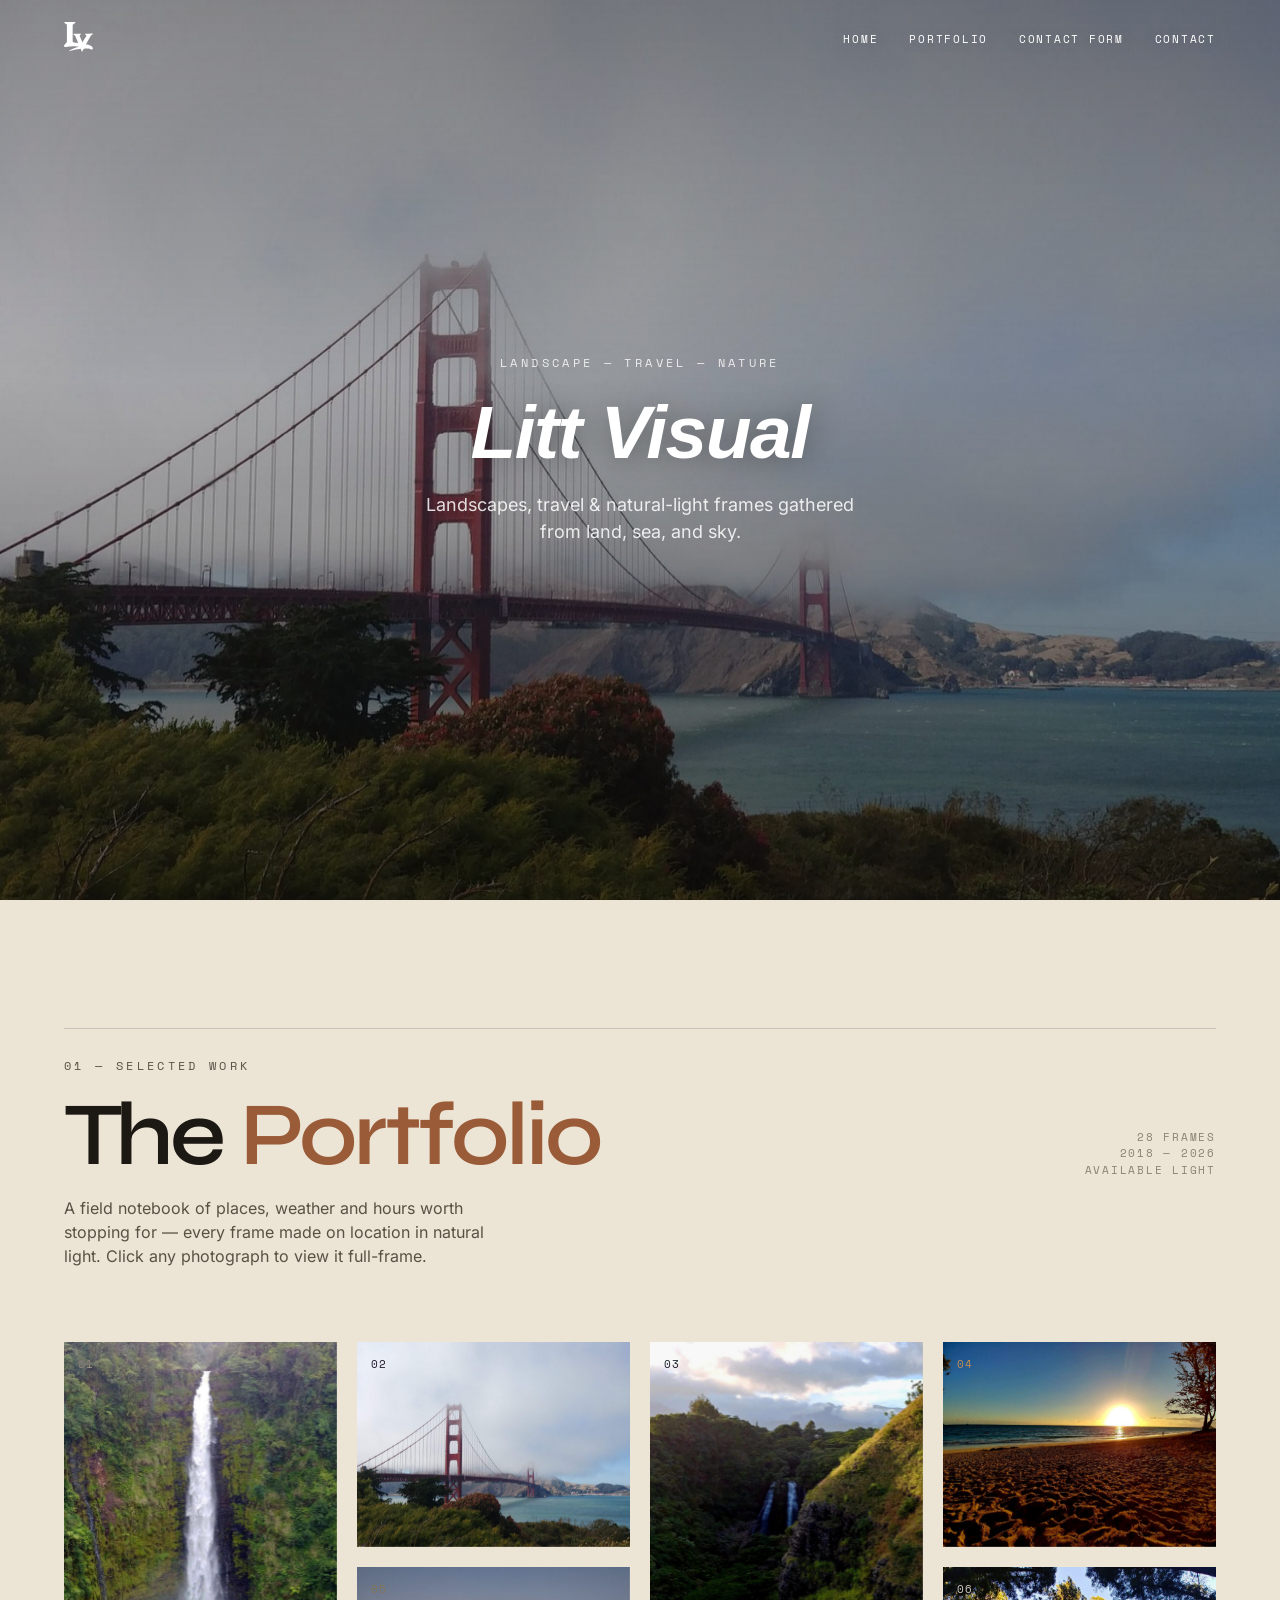
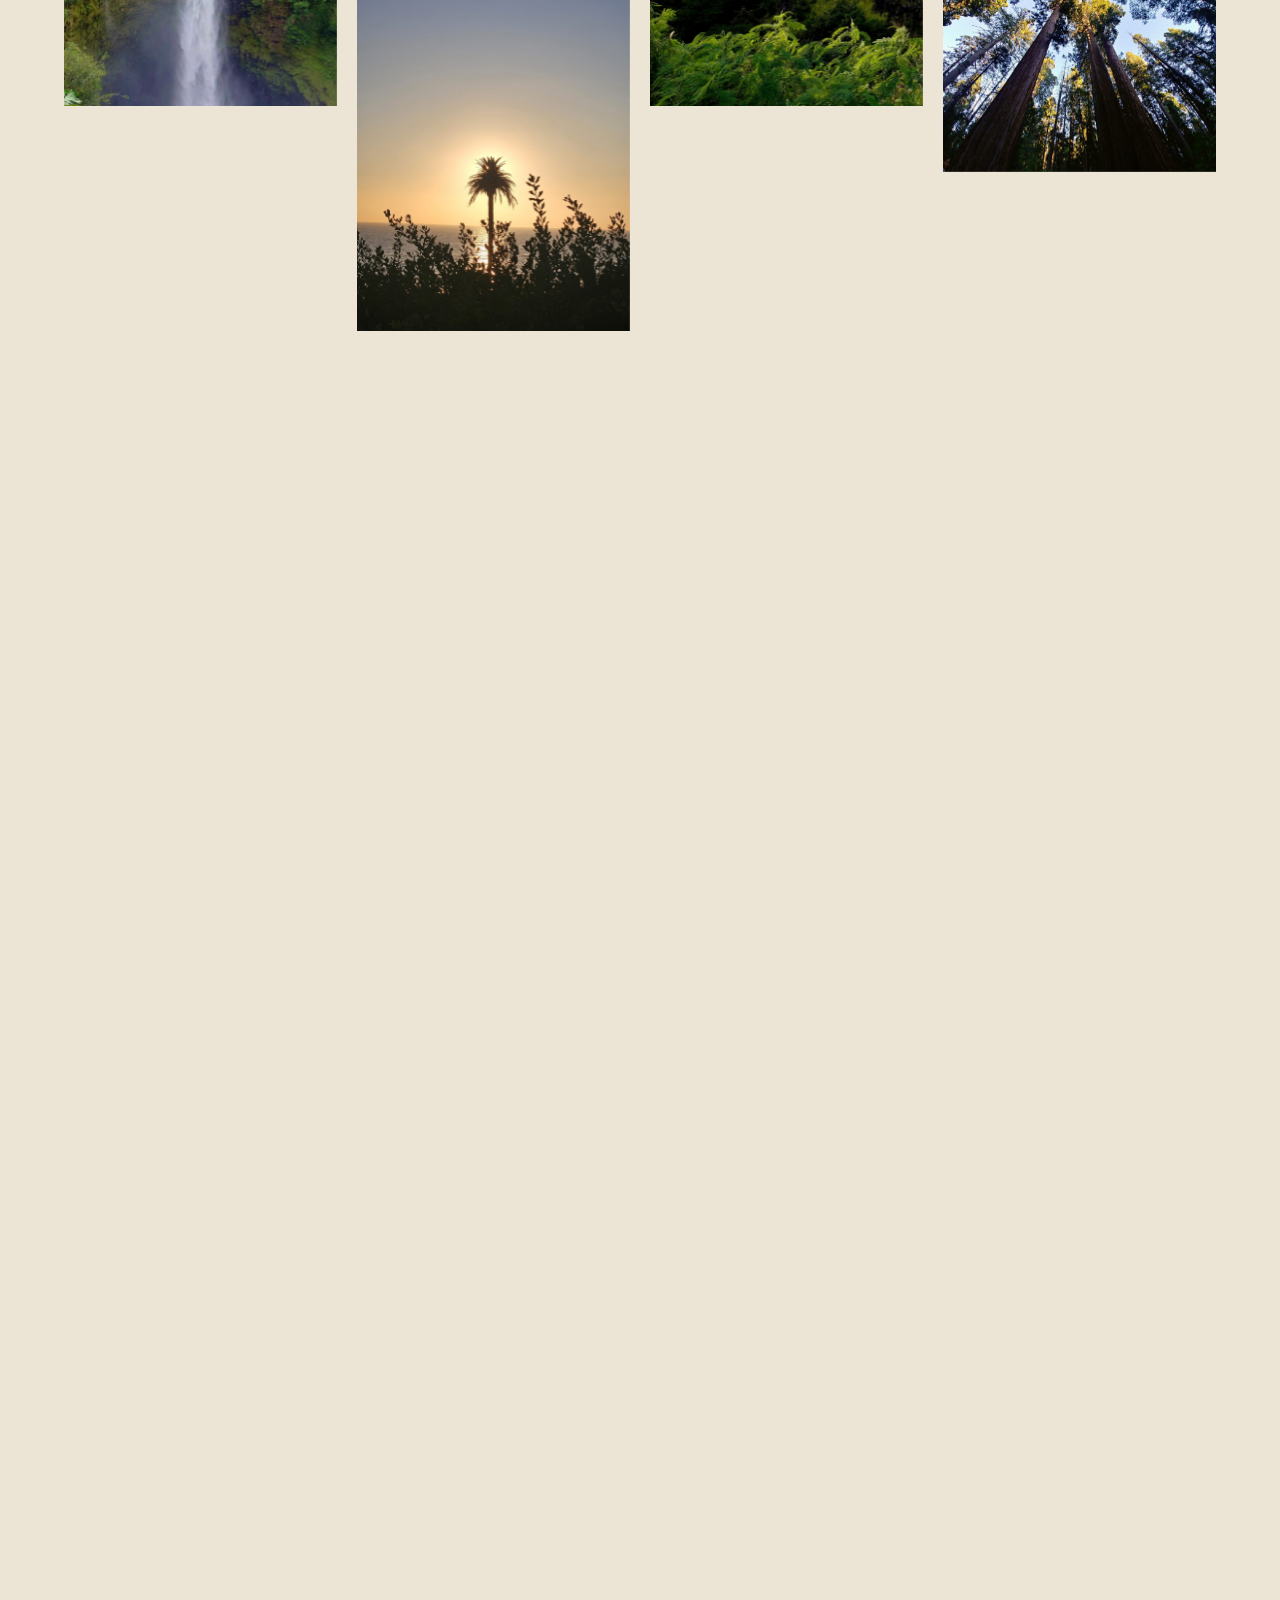
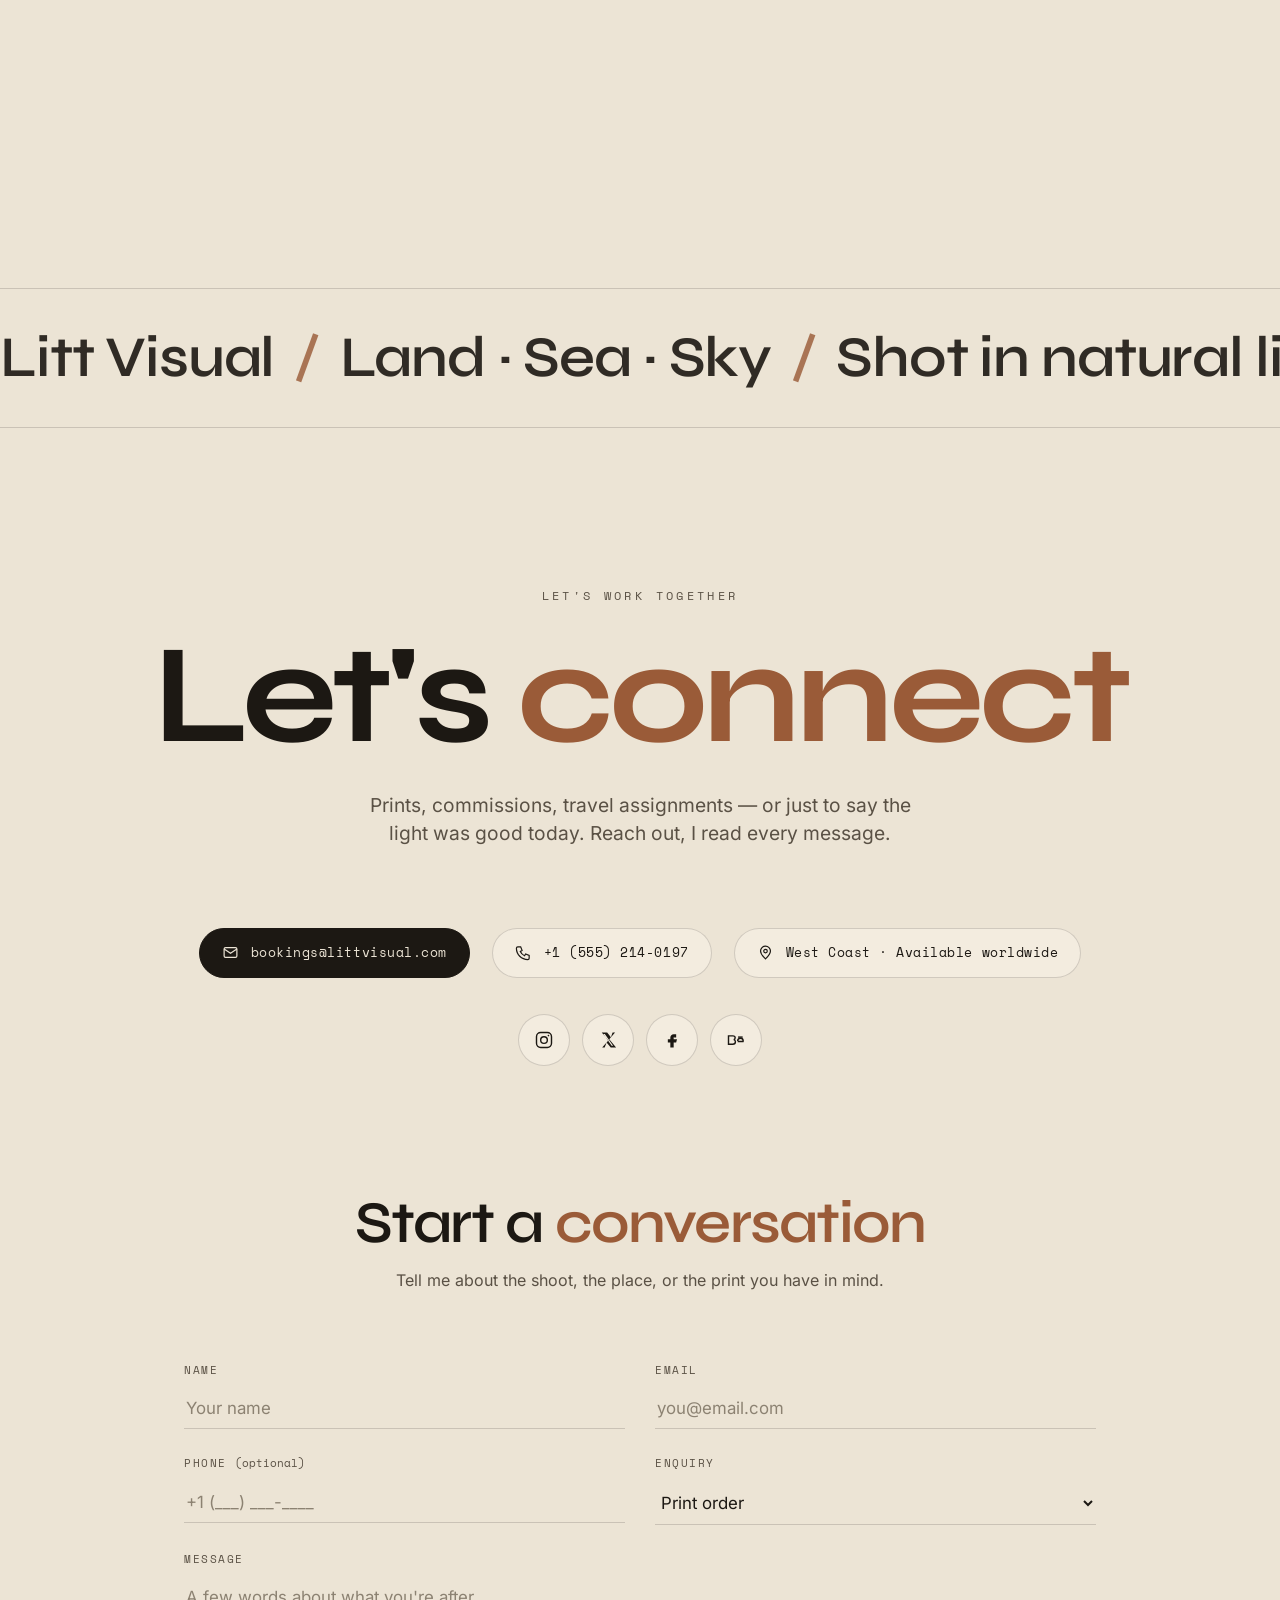
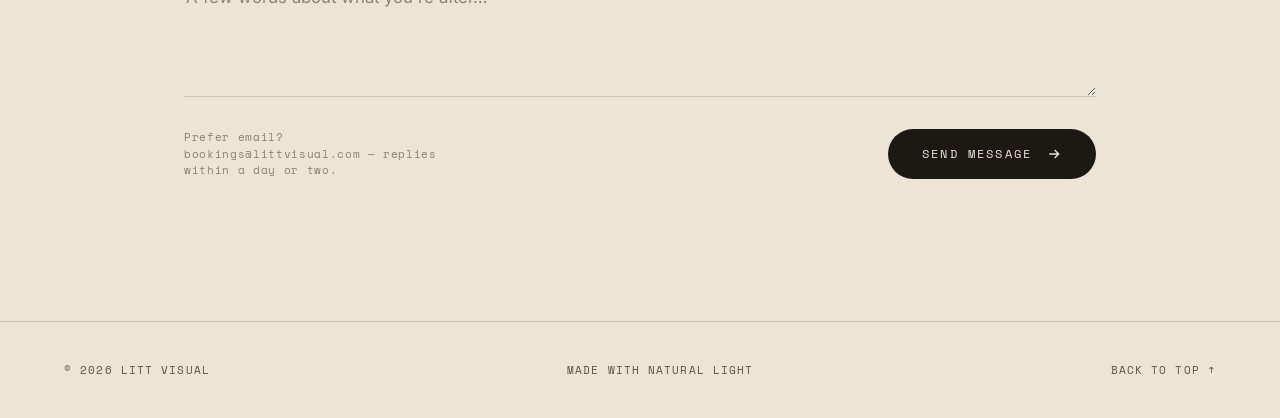
==== index.html @ acb5c7e0 "Litt Visual — photography site" ====
<!doctype html>
<html lang="en">
<head>
<meta charset="utf-8">
<meta name="viewport" content="width=device-width, initial-scale=1">
<title>Litt Visual — Landscape, Travel &amp; Nature</title>
<meta name="description" content="Litt Visual — landscape, travel and natural-light photography from land, sea and sky.">
<link rel="icon" type="image/svg+xml" href="assets/favicon-dark.svg" media="(prefers-color-scheme: dark)">
<link rel="icon" type="image/svg+xml" href="assets/favicon-light.svg" media="(prefers-color-scheme: light)">
<link rel="icon" type="image/svg+xml" href="assets/favicon.svg">
<link rel="stylesheet" href="css/fonts.css">
<link rel="stylesheet" href="css/style.css">
</head>
<body id="top">

<div class="cursor" aria-hidden="true"></div>

<nav>
  <a class="logo" href="#top" aria-label="Litt Visual — home"><svg class="logo-mark" viewBox="0 0 1200 1246" role="img" aria-hidden="true"><path d="M 19.132 4.750 C 17.103 9.111, 16.945 10.765, 17.211 24.927 L 17.500 40.353 67.500 72.639 C 95 90.396, 118.294 105.899, 119.264 107.090 C 120.943 109.152, 121.013 126.018, 120.726 457.378 L 120.425 805.500 118.231 815.439 C 113.836 835.348, 107.854 849.427, 99.954 858.455 C 97.306 861.481, 76.096 884.707, 52.820 910.068 C 8.199 958.686, 3.975 963.837, 1.366 972.814 C -1.908 984.077, 1.197 1007.274, 7.895 1021.589 C 14.905 1036.570, 22.245 1039.513, 52.500 1039.471 C 76.825 1039.438, 84.793 1038.392, 132.500 1028.968 C 272.863 1001.242, 389.819 997.950, 536.845 1017.588 C 551.335 1019.523, 582.082 1023.517, 605.172 1026.463 C 628.261 1029.409, 647.419 1032.085, 647.743 1032.410 C 648.068 1032.734, 645.671 1033.004, 642.417 1033.010 C 613.948 1033.056, 552.382 1044.913, 504 1059.668 C 438.055 1079.778, 369.403 1111.325, 246 1178.223 C 209.995 1197.742, 206.078 1201.078, 212.099 1207.099 C 217.466 1212.466, 228.368 1209.688, 323 1178.837 C 433.889 1142.685, 541.221 1122.567, 652.886 1117.002 C 675.649 1115.867, 694.366 1115.065, 694.480 1115.220 C 694.594 1115.374, 706.321 1144.638, 720.539 1180.250 C 734.757 1215.862, 746.640 1244.989, 746.945 1244.976 C 747.250 1244.963, 764.096 1215.274, 784.381 1179.002 C 804.666 1142.729, 821.991 1112.835, 822.881 1112.570 C 825.719 1111.726, 842.099 1109.129, 854.500 1107.558 C 922.122 1098.992, 1035.892 1108.375, 1102.500 1128.010 C 1141.826 1139.603, 1145.199 1140.331, 1160 1140.420 C 1172.978 1140.497, 1173.680 1140.394, 1178.151 1137.766 C 1195.848 1127.363, 1204.500 1099.315, 1196.949 1076.830 C 1191.111 1059.443, 1167.086 1029.718, 1143.500 1010.701 C 1099.118 974.916, 1044.751 954.699, 948 938.002 C 931.775 935.202, 916.817 932.593, 914.759 932.205 L 911.018 931.500 1012.259 752.363 L 1113.500 573.226 1136.560 553.317 C 1149.978 541.733, 1167.226 528.033, 1177.810 520.552 L 1196 507.695 1195.985 499.098 C 1195.968 489.089, 1194.815 486.147, 1189.992 483.802 C 1186.727 482.214, 1176.877 482.167, 1038.500 483.081 C 944.993 483.699, 888.586 484.439, 885.301 485.090 C 877.860 486.565, 873.999 491.075, 874.004 498.285 C 874.010 506.418, 875.642 508.091, 899.459 524.374 C 922.457 540.096, 925.730 543.223, 929.208 552.797 C 933.013 563.269, 930.664 575.072, 921.605 591.003 C 907.904 615.100, 764.414 847.585, 763.841 846.615 C 763.479 846.002, 737.716 784.191, 706.591 709.257 C 644.919 560.782, 647.745 568.567, 652.064 559.046 C 655.634 551.177, 676.429 531.175, 691.750 520.873 L 705 511.965 705 505.933 C 705 499.374, 703.304 495.027, 699.783 492.561 C 696.153 490.018, 405.068 490.203, 400.071 492.752 C 394.897 495.390, 392.694 499.077, 392.199 505.931 C 391.467 516.051, 393.693 519.214, 410.370 531.745 C 436.020 551.017, 463.432 572.729, 467.773 577.211 C 471.814 581.383, 475.235 589.594, 530.523 727.811 C 562.685 808.214, 589 874.370, 589 874.825 C 589 875.735, 552.191 871.720, 517 866.972 C 459.324 859.190, 410.684 849.302, 389.065 840.965 C 374.260 835.255, 363.523 824.450, 361.018 812.740 C 360.200 808.912, 359.979 713.485, 360.199 458.655 L 360.500 109.810 414.234 75.155 L 467.967 40.500 467.984 24.210 C 467.998 9.819, 467.764 7.459, 465.980 3.960 L 463.959 0 242.651 0 L 21.342 0 19.132 4.750" fill="currentColor"/></svg></a>
  <ul class="nav-links">
    <li><a href="#top">Home</a></li>
    <li><a href="#portfolio">Portfolio</a></li>
    <li><a href="#contact-form">Contact&nbsp;<span class="long">Form</span></a></li>
    <li><a href="#connect">Contact</a></li>
  </ul>
  <button class="nav-toggle" aria-label="Open menu" aria-expanded="false"><span></span><span></span></button>
</nav>

<!-- ============ HERO : slow cross-fade slideshow ============ -->
<header class="hero">
  <div class="slideshow" id="slideshow" aria-hidden="true">
    <div class="slide"></div>
    <div class="slide"></div>
  </div>
  <div class="hero-scrim"></div>
  <div class="hero-overlay">
    <p class="kicker">Landscape — Travel — Nature</p>
    <h1 class="hero-title">Litt Visual</h1>
    <p class="hero-sub">Landscapes, travel &amp; natural-light frames gathered from land, sea, and sky.</p>
  </div>
</header>

<main>
  <!-- ============ PORTFOLIO ============ -->
  <section class="portfolio" id="portfolio">
    <div class="section-head reveal">
      <span class="kicker">01 — Selected Work</span>
      <div class="row">
        <h2 class="display">The <em>Portfolio</em></h2>
        <p class="meta">28 frames<br>2018 — 2026<br>Available light</p>
      </div>
      <p>A field notebook of places, weather and hours worth stopping for — every frame made on location in natural light. Click any photograph to view it full-frame.</p>
    </div>

    <div class="masonry">
        <figure class="tile" data-full="images/grid/img-01.jpg" data-title="Falling Water" data-num="01">
          <span class="idx">01</span>
          <img src="images/grid/img-01.jpg" alt="Falling Water — Litt Visual" loading="lazy" width="3120" height="4160">
          <figcaption class="cap"><span class="t">Falling Water</span><span class="n">01 / 28</span></figcaption>
        </figure>
        <figure class="tile" data-full="images/grid/img-08.jpg" data-title="The Strait" data-num="02">
          <span class="idx">02</span>
          <img src="images/grid/img-08.jpg" alt="The Strait — Litt Visual" loading="lazy" width="4160" height="3120">
          <figcaption class="cap"><span class="t">The Strait</span><span class="n">02 / 28</span></figcaption>
        </figure>
        <figure class="tile" data-full="images/grid/img-05.jpg" data-title="The Cascade" data-num="03">
          <span class="idx">03</span>
          <img src="images/grid/img-05.jpg" alt="The Cascade — Litt Visual" loading="lazy" width="3120" height="4160">
          <figcaption class="cap"><span class="t">The Cascade</span><span class="n">03 / 28</span></figcaption>
        </figure>
        <figure class="tile" data-full="images/grid/img-03.jpg" data-title="Low Tide, Gold Hour" data-num="04">
          <span class="idx">04</span>
          <img src="images/grid/img-03.jpg" alt="Low Tide, Gold Hour — Litt Visual" loading="lazy" width="4160" height="3120">
          <figcaption class="cap"><span class="t">Low Tide, Gold Hour</span><span class="n">04 / 28</span></figcaption>
        </figure>
        <figure class="tile" data-full="images/grid/img-12.jpg" data-title="Palms at Dusk" data-num="05">
          <span class="idx">05</span>
          <img src="images/grid/img-12.jpg" alt="Palms at Dusk — Litt Visual" loading="lazy" width="3000" height="4000">
          <figcaption class="cap"><span class="t">Palms at Dusk</span><span class="n">05 / 28</span></figcaption>
        </figure>
        <figure class="tile" data-full="images/grid/img-09.jpg" data-title="Under the Redwoods" data-num="06">
          <span class="idx">06</span>
          <img src="images/grid/img-09.jpg" alt="Under the Redwoods — Litt Visual" loading="lazy" width="4160" height="3120">
          <figcaption class="cap"><span class="t">Under the Redwoods</span><span class="n">06 / 28</span></figcaption>
        </figure>
        <figure class="tile" data-full="images/grid/img-19.jpg" data-title="Braided River" data-num="07">
          <span class="idx">07</span>
          <img src="images/grid/img-19.jpg" alt="Braided River — Litt Visual" loading="lazy" width="4320" height="3220">
          <figcaption class="cap"><span class="t">Braided River</span><span class="n">07 / 28</span></figcaption>
        </figure>
        <figure class="tile" data-full="images/grid/img-16.jpg" data-title="After the Sun" data-num="08">
          <span class="idx">08</span>
          <img src="images/grid/img-16.jpg" alt="After the Sun — Litt Visual" loading="lazy" width="3000" height="4000">
          <figcaption class="cap"><span class="t">After the Sun</span><span class="n">08 / 28</span></figcaption>
        </figure>
        <figure class="tile" data-full="images/grid/img-02.jpg" data-title="The Lagoon" data-num="09">
          <span class="idx">09</span>
          <img src="images/grid/img-02.jpg" alt="The Lagoon — Litt Visual" loading="lazy" width="4160" height="3120">
          <figcaption class="cap"><span class="t">The Lagoon</span><span class="n">09 / 28</span></figcaption>
        </figure>
        <figure class="tile" data-full="images/grid/img-11.jpg" data-title="First Snow" data-num="10">
          <span class="idx">10</span>
          <img src="images/grid/img-11.jpg" alt="First Snow — Litt Visual" loading="lazy" width="4032" height="2268">
          <figcaption class="cap"><span class="t">First Snow</span><span class="n">10 / 28</span></figcaption>
        </figure>
        <figure class="tile" data-full="images/grid/img-18.jpg" data-title="Crossing the Dunes" data-num="11">
          <span class="idx">11</span>
          <img src="images/grid/img-18.jpg" alt="Crossing the Dunes — Litt Visual" loading="lazy" width="4320" height="3208">
          <figcaption class="cap"><span class="t">Crossing the Dunes</span><span class="n">11 / 28</span></figcaption>
        </figure>
        <figure class="tile" data-full="images/grid/img-06.jpg" data-title="Serpentine" data-num="12">
          <span class="idx">12</span>
          <img src="images/grid/img-06.jpg" alt="Serpentine — Litt Visual" loading="lazy" width="3120" height="4160">
          <figcaption class="cap"><span class="t">Serpentine</span><span class="n">12 / 28</span></figcaption>
        </figure>
        <figure class="tile" data-full="images/grid/img-24.jpg" data-title="Powerlines & Fire" data-num="13">
          <span class="idx">13</span>
          <img src="images/grid/img-24.jpg" alt="Powerlines & Fire — Litt Visual" loading="lazy" width="1436" height="1077">
          <figcaption class="cap"><span class="t">Powerlines & Fire</span><span class="n">13 / 28</span></figcaption>
        </figure>
        <figure class="tile" data-full="images/grid/img-10.jpg" data-title="Ridgeline" data-num="14">
          <span class="idx">14</span>
          <img src="images/grid/img-10.jpg" alt="Ridgeline — Litt Visual" loading="lazy" width="4032" height="3024">
          <figcaption class="cap"><span class="t">Ridgeline</span><span class="n">14 / 28</span></figcaption>
        </figure>
        <figure class="tile" data-full="images/grid/img-07.jpg" data-title="Glasswork" data-num="15">
          <span class="idx">15</span>
          <img src="images/grid/img-07.jpg" alt="Glasswork — Litt Visual" loading="lazy" width="2476" height="3762">
          <figcaption class="cap"><span class="t">Glasswork</span><span class="n">15 / 28</span></figcaption>
        </figure>
        <figure class="tile" data-full="images/grid/img-14.jpg" data-title="Pier, Pink Hour" data-num="16">
          <span class="idx">16</span>
          <img src="images/grid/img-14.jpg" alt="Pier, Pink Hour — Litt Visual" loading="lazy" width="4000" height="2938">
          <figcaption class="cap"><span class="t">Pier, Pink Hour</span><span class="n">16 / 28</span></figcaption>
        </figure>
        <figure class="tile" data-full="images/grid/img-21.jpg" data-title="The Opening" data-num="17">
          <span class="idx">17</span>
          <img src="images/grid/img-21.jpg" alt="The Opening — Litt Visual" loading="lazy" width="1080" height="1427">
          <figcaption class="cap"><span class="t">The Opening</span><span class="n">17 / 28</span></figcaption>
        </figure>
        <figure class="tile" data-full="images/grid/img-15.jpg" data-title="Still Water" data-num="18">
          <span class="idx">18</span>
          <img src="images/grid/img-15.jpg" alt="Still Water — Litt Visual" loading="lazy" width="4000" height="3000">
          <figcaption class="cap"><span class="t">Still Water</span><span class="n">18 / 28</span></figcaption>
        </figure>
        <figure class="tile" data-full="images/grid/img-28.jpg" data-title="The Long Way Home" data-num="19">
          <span class="idx">19</span>
          <img src="images/grid/img-28.jpg" alt="The Long Way Home — Litt Visual" loading="lazy" width="4320" height="2476">
          <figcaption class="cap"><span class="t">The Long Way Home</span><span class="n">19 / 28</span></figcaption>
        </figure>
        <figure class="tile" data-full="images/grid/img-13.jpg" data-title="Window Seat" data-num="20">
          <span class="idx">20</span>
          <img src="images/grid/img-13.jpg" alt="Window Seat — Litt Visual" loading="lazy" width="3000" height="4000">
          <figcaption class="cap"><span class="t">Window Seat</span><span class="n">20 / 28</span></figcaption>
        </figure>
        <figure class="tile" data-full="images/grid/img-17.jpg" data-title="The Headland" data-num="21">
          <span class="idx">21</span>
          <img src="images/grid/img-17.jpg" alt="The Headland — Litt Visual" loading="lazy" width="4320" height="3220">
          <figcaption class="cap"><span class="t">The Headland</span><span class="n">21 / 28</span></figcaption>
        </figure>
        <figure class="tile" data-full="images/grid/img-25.jpg" data-title="Surf" data-num="22">
          <span class="idx">22</span>
          <img src="images/grid/img-25.jpg" alt="Surf — Litt Visual" loading="lazy" width="1074" height="1432">
          <figcaption class="cap"><span class="t">Surf</span><span class="n">22 / 28</span></figcaption>
        </figure>
        <figure class="tile" data-full="images/grid/img-04.jpg" data-title="Driftwood" data-num="23">
          <span class="idx">23</span>
          <img src="images/grid/img-04.jpg" alt="Driftwood — Litt Visual" loading="lazy" width="4160" height="3120">
          <figcaption class="cap"><span class="t">Driftwood</span><span class="n">23 / 28</span></figcaption>
        </figure>
        <figure class="tile" data-full="images/grid/img-22.jpg" data-title="Mackerel Sky" data-num="24">
          <span class="idx">24</span>
          <img src="images/grid/img-22.jpg" alt="Mackerel Sky — Litt Visual" loading="lazy" width="1444" height="944">
          <figcaption class="cap"><span class="t">Mackerel Sky</span><span class="n">24 / 28</span></figcaption>
        </figure>
        <figure class="tile" data-full="images/grid/img-27.jpg" data-title="The Mural" data-num="25">
          <span class="idx">25</span>
          <img src="images/grid/img-27.jpg" alt="The Mural — Litt Visual" loading="lazy" width="2276" height="3484">
          <figcaption class="cap"><span class="t">The Mural</span><span class="n">25 / 28</span></figcaption>
        </figure>
        <figure class="tile" data-full="images/grid/img-26.jpg" data-title="City & Sea" data-num="26">
          <span class="idx">26</span>
          <img src="images/grid/img-26.jpg" alt="City & Sea — Litt Visual" loading="lazy" width="4320" height="3118">
          <figcaption class="cap"><span class="t">City & Sea</span><span class="n">26 / 28</span></figcaption>
        </figure>
        <figure class="tile" data-full="images/grid/img-20.jpg" data-title="Vapor" data-num="27">
          <span class="idx">27</span>
          <img src="images/grid/img-20.jpg" alt="Vapor — Litt Visual" loading="lazy" width="1080" height="1428">
          <figcaption class="cap"><span class="t">Vapor</span><span class="n">27 / 28</span></figcaption>
        </figure>
        <figure class="tile" data-full="images/grid/img-23.jpg" data-title="Dune Grass" data-num="28">
          <span class="idx">28</span>
          <img src="images/grid/img-23.jpg" alt="Dune Grass — Litt Visual" loading="lazy" width="1445" height="1080">
          <figcaption class="cap"><span class="t">Dune Grass</span><span class="n">28 / 28</span></figcaption>
        </figure>
    </div>
  </section>

  <!-- ============ MARQUEE ============ -->
  <div class="marquee" aria-hidden="true">
    <div class="track">
      <span>Litt Visual<span class="dot">/</span>Land · Sea · Sky<span class="dot">/</span>Shot in natural light<span class="dot">/</span>Litt Visual<span class="dot">/</span>Land · Sea · Sky<span class="dot">/</span>Shot in natural light<span class="dot">/</span></span>
    </div>
  </div>

  <!-- ============ CONNECT (email / phone / socials) ============ -->
  <section class="connect" id="connect">
    <span class="kicker reveal">Let's work together</span>
    <h2 class="huge reveal">Let's <em>connect</em></h2>
    <p class="lead reveal">Prints, commissions, travel assignments — or just to say the light was good today. Reach out, I read every message.</p>

    <div class="connect-bar reveal">
      <a class="contact-chip primary" href="mailto:bookings@littvisual.com?subject=Booking%20enquiry" aria-label="Email bookings@littvisual.com">
        <svg viewBox="0 0 24 24" fill="none" stroke="currentColor" stroke-width="1.7"><rect x="3" y="5" width="18" height="14" rx="2"/><path d="m3 7 9 6 9-6"/></svg>
        bookings@littvisual.com
      </a>
      <a class="contact-chip" href="tel:+15552140197">
        <svg viewBox="0 0 24 24" fill="none" stroke="currentColor" stroke-width="1.7"><path d="M4 4h4l2 5-2.5 1.5a12 12 0 0 0 6 6L15 14l5 2v4a2 2 0 0 1-2 2A16 16 0 0 1 2 6a2 2 0 0 1 2-2z"/></svg>
        +1 (555) 214-0197
      </a>
      <span class="contact-chip" style="cursor:inherit">
        <svg viewBox="0 0 24 24" fill="none" stroke="currentColor" stroke-width="1.7"><path d="M12 21s-7-6.4-7-11a7 7 0 0 1 14 0c0 4.6-7 11-7 11z"/><circle cx="12" cy="10" r="2.5"/></svg>
        West Coast · Available worldwide
      </span>
    </div>

    <div class="socials reveal">
      <a href="#" aria-label="Instagram"><svg viewBox="0 0 24 24" fill="none" stroke="currentColor" stroke-width="1.7"><rect x="3" y="3" width="18" height="18" rx="5"/><circle cx="12" cy="12" r="4"/><circle cx="17.3" cy="6.7" r="1" fill="currentColor" stroke="none"/></svg></a>
      <a href="#" aria-label="X"><svg viewBox="0 0 24 24" fill="currentColor"><path d="M17.5 3h3l-7 8 8.2 10h-6.4l-5-6.1L8 21H5l7.4-8.5L4.5 3H11l4.5 5.6L17.5 3zm-1.1 16h1.7L8.2 4.8H6.4L16.4 19z"/></svg></a>
      <a href="#" aria-label="Facebook"><svg viewBox="0 0 24 24" fill="currentColor"><path d="M14 9h3V5h-3c-2.2 0-4 1.8-4 4v2H7v4h3v6h4v-6h3l1-4h-4V9c0-.6.4-1 1-1z"/></svg></a>
      <a href="#" aria-label="Behance"><svg viewBox="0 0 24 24" fill="none" stroke="currentColor" stroke-width="1.7"><path d="M3 7h5.2c1.7 0 2.8 1 2.8 2.4 0 1.2-.8 2-1.7 2.2 1.1.2 2 1 2 2.4C11.3 15.7 10 17 8 17H3V7z"/><path d="M14.5 8.5H20"/><path d="M14 13.2c0-2 1.4-3.4 3.4-3.4S20.6 11 20.6 13c0 .3 0 .6-.1.8H14"/></svg></a>
    </div>
  </section>

  <!-- ============ CONTACT FORM (Formspree-ready) ============ -->
  <section class="contact-form-section" id="contact-form">
    <div class="form-head reveal">
      <h3>Start a <em>conversation</em></h3>
      <p>Tell me about the shoot, the place, or the print you have in mind.</p>
    </div>
    <!-- To go live: create a form at formspree.io and paste your endpoint below. -->
    <form class="contact reveal" id="contact-form-el" action="https://formspree.io/f/YOUR_FORM_ID" method="POST">
      <div class="field">
        <label for="f-name">Name</label>
        <input id="f-name" name="name" type="text" placeholder="Your name" required>
      </div>
      <div class="field">
        <label for="f-email">Email</label>
        <input id="f-email" name="email" type="email" placeholder="you@email.com" required>
      </div>
      <div class="field">
        <label for="f-phone">Phone <span style="text-transform:none;letter-spacing:0">(optional)</span></label>
        <input id="f-phone" name="phone" type="tel" placeholder="+1 (___) ___-____">
      </div>
      <div class="field">
        <label for="f-subject">Enquiry</label>
        <select id="f-subject" name="subject">
          <option>Print order</option>
          <option>Commission</option>
          <option>Travel assignment</option>
          <option>Licensing</option>
          <option>Something else</option>
        </select>
      </div>
      <div class="field full">
        <label for="f-message">Message</label>
        <textarea id="f-message" name="message" placeholder="A few words about what you're after…" required></textarea>
      </div>
      <div class="form-foot">
        <p class="form-note">Prefer email? bookings@littvisual.com — replies within a day or two.</p>
        <button class="btn-submit" type="submit">
          Send message
          <svg viewBox="0 0 24 24" fill="none" stroke="currentColor" stroke-width="2"><path d="M5 12h14M13 6l6 6-6 6"/></svg>
        </button>
      </div>
      <p class="form-status" id="form-status" role="status"></p>
    </form>
  </section>
</main>

<footer>
  <div>© <span id="year">2026</span> Litt Visual</div>
  <div>Made with natural light</div>
  <div><a href="#top">Back to top ↑</a></div>
</footer>

<!-- ============ LIGHTBOX ============ -->
<div class="lightbox" aria-hidden="true">
  <button class="lb-close" aria-label="Close">Close ✕</button>
  <button class="lb-nav lb-prev" aria-label="Previous">‹</button>
  <img src="" alt="">
  <button class="lb-nav lb-next" aria-label="Next">›</button>
  <div class="lb-cap"></div>
</div>

<script src="js/main.js"></script>
</body>
</html>
---- css/fonts.css ----
/* Self-hosted fonts — no external requests, works offline & hosted */
@font-face{font-family:"Syne";font-style:normal;font-weight:400 800;font-display:swap;
  src:url("../fonts/syne-latin-wght-normal.woff2") format("woff2")}
@font-face{font-family:"Inter";font-style:normal;font-weight:400 600;font-display:swap;
  src:url("../fonts/inter-latin-wght-normal.woff2") format("woff2")}
@font-face{font-family:"Space Mono";font-style:normal;font-weight:400;font-display:swap;
  src:url("../fonts/space-mono-latin-400-normal.woff2") format("woff2")}
@font-face{font-family:"Space Mono";font-style:normal;font-weight:700;font-display:swap;
  src:url("../fonts/space-mono-latin-700-normal.woff2") format("woff2")}
---- css/style.css ----
/* ============================================================
   LITT PHOTOGRAPHY — warm cream editorial portfolio
   ============================================================ */

/* ---------- Reset ---------- */
*,*::before,*::after{margin:0;padding:0;box-sizing:border-box}
html{scroll-behavior:smooth}
img{display:block;max-width:100%}
a{color:inherit;text-decoration:none}
button{font:inherit;color:inherit;background:none;border:none}

/* ---------- Design tokens ---------- */
:root{
  --cream:#ece4d5;          /* warm paper */
  --cream-hi:#f3ecdf;       /* lighter panels */
  --cream-lo:#e2d8c4;       /* deeper cream */
  --ink:#1c1813;            /* warm near-black */
  --ink-soft:#5a5145;       /* muted text */
  --ink-faint:#8c8272;      /* captions */
  --line:rgba(28,24,19,.16);
  --accent:#9a5b38;         /* terracotta, used sparingly */
  --display:"Syne","Inter",sans-serif;
  --sans:"Inter",system-ui,sans-serif;
  --mono:"Space Mono","SFMono-Regular",monospace;
  --pad:clamp(20px,5vw,70px);
  --maxw:1500px;
}

/* ---------- Base ---------- */
html,body{background:var(--cream);color:var(--ink)}
body{
  font-family:var(--sans);
  font-size:16px;
  line-height:1.5;
  -webkit-font-smoothing:antialiased;
  overflow-x:hidden;
}
::selection{background:var(--ink);color:var(--cream)}

/* thin scrollbar */
::-webkit-scrollbar{width:10px}
::-webkit-scrollbar-track{background:var(--cream-lo)}
::-webkit-scrollbar-thumb{background:#b7a98f;border:3px solid var(--cream-lo);border-radius:10px}

/* ---------- Custom white-circle cursor ---------- */
@media (hover:hover) and (pointer:fine){
  *{cursor:none}
  .cursor{
    position:fixed;top:0;left:0;
    width:20px;height:20px;
    border-radius:50%;
    background:rgba(255,255,255,.05);
    border:1.5px solid rgba(255,255,255,.62);          /* soft ring, no colour inversion */
    box-shadow:0 0 0 1px rgba(28,24,19,.08), 0 2px 10px rgba(28,24,19,.16); /* keeps it legible on light photos */
    pointer-events:none;
    z-index:99999;
    opacity:0;                            /* hidden until the pointer is on the page */
    transform:translate(-50%,-50%);
    transition:width .3s cubic-bezier(.4,0,.2,1),height .3s cubic-bezier(.4,0,.2,1),
               opacity .4s ease,background .3s ease,border-color .3s ease;
    will-change:transform;
  }
  .cursor.on{opacity:.6}                   /* gentle, non-intrusive presence */
  .cursor.hovering{width:44px;height:44px;background:rgba(255,255,255,.08);border-color:rgba(255,255,255,.85)}
  .cursor.down{width:15px;height:15px;background:rgba(255,255,255,.18)}
}

/* ---------- Type helpers ---------- */
.kicker{
  font-family:var(--mono);
  font-size:12px;letter-spacing:.28em;text-transform:uppercase;
  color:var(--ink-soft);
}
.display{
  font-family:var(--display);
  font-weight:600;
  line-height:.98;
  letter-spacing:-.025em;
}
.display em{font-style:normal;color:var(--accent)}
.huge{
  font-family:var(--display);
  font-weight:700;
  font-size:clamp(3.2rem,11vw,11rem);
  line-height:.92;
  letter-spacing:-.035em;
}
.huge em{font-style:normal;color:var(--accent)}

/* ============================================================
   NAV
   ============================================================ */
nav{
  position:fixed;top:0;left:0;width:100%;
  display:flex;align-items:center;justify-content:space-between;
  padding:22px var(--pad);
  z-index:2000;
  transition:background .4s ease,padding .4s ease,box-shadow .4s ease;
}
nav.scrolled{
  background:rgba(236,228,213,.82);
  backdrop-filter:blur(12px);
  padding:14px var(--pad);
  box-shadow:0 1px 0 var(--line);
}
.logo{
  display:flex;align-items:center;
  color:var(--ink);
}
.logo-mark{height:30px;width:auto;display:block}
@media (max-width:600px){.logo-mark{height:26px}}
.logo span{
  font-family:var(--mono);
  font-size:.62rem;letter-spacing:.24em;text-transform:uppercase;
  color:var(--ink-soft);
  transform:translateY(-1px);
}
.nav-links{display:flex;gap:clamp(16px,2.4vw,40px);list-style:none;align-items:center}
.nav-links a{
  font-family:var(--mono);
  font-size:11px;letter-spacing:.16em;text-transform:uppercase;
  position:relative;padding:4px 0;color:var(--ink);
}
.nav-links a::after{
  content:"";position:absolute;left:0;bottom:-2px;height:1px;width:0;
  background:var(--ink);transition:width .35s cubic-bezier(.6,0,.2,1);
}
.nav-links a:hover::after{width:100%}
.logo{position:relative;z-index:2100}
.nav-toggle{display:none;width:36px;height:32px;position:relative;z-index:2100}
.nav-toggle span{position:absolute;left:5px;right:5px;height:1.6px;background:var(--ink);transition:transform .35s cubic-bezier(.7,0,.2,1),opacity .25s ease}
.nav-toggle span:nth-child(1){top:11px}
.nav-toggle span:nth-child(2){bottom:11px}
body.menu-open .nav-toggle span:nth-child(1){transform:translateY(4px) rotate(45deg)}
body.menu-open .nav-toggle span:nth-child(2){transform:translateY(-4px) rotate(-45deg)}
body.menu-open{overflow:hidden}

/* nav sits over the photo hero at the top → light text; flips to ink once scrolled */
nav:not(.scrolled){text-shadow:0 1px 14px rgba(0,0,0,.28)}
nav:not(.scrolled) .logo,
nav:not(.scrolled) .nav-links a{color:#fff}
nav:not(.scrolled) .logo span{color:rgba(255,255,255,.72)}
nav:not(.scrolled) .nav-links a::after{background:#fff}
nav:not(.scrolled) .nav-toggle span{background:#fff}
/* mobile menu open over the cream overlay → dark controls */
body.menu-open nav .logo,
body.menu-open nav .nav-links a{color:var(--ink);text-shadow:none}
body.menu-open nav .logo span{color:var(--ink-soft)}
body.menu-open .nav-toggle span{background:var(--ink)}

/* ============================================================
   HERO — slow cross-fade slideshow
   ============================================================ */
.hero{
  position:relative;
  height:100vh;height:100svh;
  width:100%;
  overflow:hidden;
  background:#141210;
}
.slideshow{position:absolute;inset:0;z-index:1}
.slideshow .slide{
  position:absolute;inset:0;
  background-size:cover;background-position:center;
  opacity:0;transition:opacity 2200ms ease-in-out;
  will-change:opacity;
}
.slideshow .slide.show{opacity:1}
.hero-scrim{
  position:absolute;inset:0;z-index:2;pointer-events:none;
  background:linear-gradient(180deg,rgba(18,14,10,.46) 0%,rgba(18,14,10,.30) 42%,rgba(18,14,10,.52) 100%);
}
.hero-overlay{
  position:absolute;inset:0;z-index:5;
  display:flex;flex-direction:column;align-items:center;justify-content:center;
  text-align:center;padding:0 24px;pointer-events:none;
}
.hero-overlay .kicker{color:rgba(255,255,255,.82);margin-bottom:22px;opacity:0;animation:rise .9s .2s forwards}
.hero-title{
  font-family:"Helvetica Neue",Helvetica,Arial,sans-serif;
  font-weight:700;
  font-style:italic;
  font-size:75px;
  line-height:1.02;letter-spacing:-.02em;
  color:#fff;
  text-shadow:0 2px 30px rgba(0,0,0,.38);
  opacity:0;animation:rise 1s .35s forwards;
}
.hero-sub{
  margin-top:22px;max-width:42ch;
  font-size:clamp(.95rem,1.4vw,1.15rem);color:rgba(255,255,255,.85);
  opacity:0;animation:rise 1s .7s forwards;
}
@keyframes rise{from{opacity:0;transform:translateY(26px)}to{opacity:1;transform:translateY(0)}}
@media (max-width:820px){.hero-title{font-size:58px}}
@media (max-width:520px){.hero-title{font-size:40px}}

.scroll-cue{
  position:absolute;left:0;right:0;bottom:26px;z-index:6;
  display:flex;flex-direction:column;align-items:center;gap:10px;
  font-family:var(--mono);font-size:10px;letter-spacing:.22em;text-transform:uppercase;
  color:rgba(255,255,255,.75);pointer-events:none;
}
.scroll-cue .bar{position:relative;width:1px;height:46px;background:rgba(255,255,255,.35);overflow:hidden}
.scroll-cue .bar::after{
  content:"";position:absolute;top:-50%;left:0;width:100%;height:50%;
  background:#fff;animation:drop 1.9s cubic-bezier(.7,0,.3,1) infinite;
}
@keyframes drop{0%{top:-55%}60%{top:110%}100%{top:110%}}

/* ============================================================
   PORTFOLIO
   ============================================================ */
.portfolio{padding:clamp(70px,10vw,140px) var(--pad) 40px;max-width:var(--maxw);margin:0 auto}
.section-head{
  display:grid;grid-template-columns:1fr;gap:18px;
  margin-bottom:clamp(38px,6vw,74px);
  border-top:1px solid var(--line);padding-top:28px;
}
.section-head .row{display:flex;justify-content:space-between;align-items:flex-end;flex-wrap:wrap;gap:20px}
.section-head h2{font-family:var(--display);font-weight:600;font-size:clamp(2.5rem,7vw,5.6rem);line-height:.95;letter-spacing:-.035em}
.section-head h2 em{font-style:normal;color:var(--accent)}
.section-head p{max-width:44ch;color:var(--ink-soft);font-size:1rem}
.section-head .meta{font-family:var(--mono);font-size:11px;letter-spacing:.16em;text-transform:uppercase;color:var(--ink-faint);text-align:right}

/* masonry: JS builds balanced flex columns (.mcol); CSS columns are the
   no-JS fallback so every photo still shows in full, uncropped. */
.masonry{column-count:4;column-gap:20px}
@media (max-width:1200px){.masonry{column-count:3}}
@media (max-width:820px){.masonry{column-count:2}}
@media (max-width:520px){.masonry{column-count:1}}
.masonry .mcol{min-width:0}

figure.tile{
  position:relative;break-inside:avoid;margin:0 0 20px;
  overflow:hidden;background:var(--cream-lo);
  opacity:0;transform:translateY(30px);
  transition:opacity .9s cubic-bezier(.5,0,.2,1),transform .9s cubic-bezier(.5,0,.2,1);
}
figure.tile.in{opacity:1;transform:none}
figure.tile img{
  width:100%;height:auto;
  transition:transform .9s cubic-bezier(.4,0,.2,1),filter .9s ease;
  will-change:transform;
}
figure.tile:hover img{transform:scale(1.045)}
figure.tile .cap{
  position:absolute;inset:auto 0 0 0;z-index:2;
  display:flex;justify-content:space-between;align-items:flex-end;gap:12px;
  padding:16px;
  background:linear-gradient(to top,rgba(20,16,11,.62),rgba(20,16,11,0));
  color:var(--cream-hi);
  opacity:0;transform:translateY(8px);
  transition:opacity .5s ease,transform .5s ease;
  pointer-events:none;
}
figure.tile:hover .cap{opacity:1;transform:none}
.cap .t{font-family:var(--display);font-weight:600;font-size:1.02rem;line-height:1.12;letter-spacing:-.01em}
.cap .n{font-family:var(--mono);font-size:11px;letter-spacing:.12em;opacity:.85;white-space:nowrap}
figure.tile .idx{
  position:absolute;top:14px;left:14px;z-index:2;
  font-family:var(--mono);font-size:11px;letter-spacing:.1em;
  color:var(--cream-hi);
  mix-blend-mode:difference;
  opacity:.9;
}

/* ============================================================
   MARQUEE
   ============================================================ */
.marquee{
  overflow:hidden;white-space:nowrap;
  border-top:1px solid var(--line);border-bottom:1px solid var(--line);
  padding:26px 0;margin-top:40px;
}
.marquee .track{display:inline-block;animation:scroll-x 28s linear infinite}
.marquee span{
  font-family:var(--display);font-style:normal;font-weight:600;
  font-size:clamp(1.8rem,4.6vw,3.6rem);letter-spacing:-.02em;
  color:var(--ink);opacity:.9;
}
.marquee span .dot{color:var(--accent);font-style:normal;padding:0 .35em}
@keyframes scroll-x{from{transform:translateX(0)}to{transform:translateX(-50%)}}

/* ============================================================
   CONNECT
   ============================================================ */
.connect{padding:clamp(80px,12vw,160px) var(--pad) 0;max-width:var(--maxw);margin:0 auto;text-align:center}
.connect .kicker{display:inline-block;margin-bottom:26px}
.connect h2{margin:0 auto}
.connect .lead{max-width:48ch;margin:30px auto 0;color:var(--ink-soft);font-size:clamp(1rem,1.5vw,1.2rem)}
.connect-bar{
  margin:clamp(44px,7vw,80px) auto 0;
  display:flex;flex-wrap:wrap;align-items:center;justify-content:center;gap:14px 22px;
}
.contact-chip{
  display:inline-flex;align-items:center;gap:12px;
  padding:14px 22px;border:1px solid var(--line);border-radius:100px;
  font-family:var(--mono);font-size:13px;letter-spacing:.04em;
  background:var(--cream-hi);
  transition:transform .3s ease,background .3s ease,color .3s ease,border-color .3s ease;
}
.contact-chip svg{width:17px;height:17px;flex:none}
.contact-chip:hover{transform:translateY(-3px);background:var(--ink);color:var(--cream);border-color:var(--ink)}
.contact-chip.primary{background:var(--ink);color:var(--cream);border-color:var(--ink)}
.contact-chip.primary:hover{background:var(--accent);border-color:var(--accent);color:#fff}
.socials{display:flex;gap:12px;justify-content:center;margin:36px 0 0}
.socials a{
  width:52px;height:52px;border-radius:50%;
  display:grid;place-items:center;
  border:1px solid var(--line);background:var(--cream-hi);
  transition:transform .3s ease,background .3s ease,color .3s ease,border-color .3s ease;
}
.socials a svg{width:20px;height:20px}
.socials a:hover{transform:translateY(-4px) rotate(6deg);background:var(--accent);color:#fff;border-color:var(--accent)}

/* ============================================================
   CONTACT FORM
   ============================================================ */
.contact-form-section{padding:clamp(70px,10vw,150px) var(--pad) clamp(60px,8vw,120px);max-width:1040px;margin:0 auto}
.form-head{text-align:center;margin-bottom:clamp(40px,6vw,70px)}
.form-head h3{font-family:var(--display);font-weight:600;font-size:clamp(2.1rem,5vw,3.7rem);line-height:.98;letter-spacing:-.03em}
.form-head h3 em{font-style:normal;color:var(--accent)}
.form-head p{margin-top:16px;color:var(--ink-soft)}
form.contact{display:grid;grid-template-columns:1fr 1fr;gap:26px 30px}
.field{position:relative;display:flex;flex-direction:column}
.field.full{grid-column:1 / -1}
.field label{
  font-family:var(--mono);font-size:11px;letter-spacing:.14em;text-transform:uppercase;
  color:var(--ink-soft);margin-bottom:10px;
}
.field input,.field textarea,.field select{
  width:100%;background:transparent;
  border:none;border-bottom:1px solid var(--line);
  padding:10px 2px;font-family:var(--sans);font-size:1.05rem;color:var(--ink);
  transition:border-color .35s ease;
}
.field textarea{resize:vertical;min-height:120px}
.field input:focus,.field textarea:focus,.field select:focus{outline:none;border-bottom-color:var(--ink)}
.field input::placeholder,.field textarea::placeholder{color:var(--ink-faint)}
.form-foot{grid-column:1 / -1;display:flex;justify-content:space-between;align-items:center;flex-wrap:wrap;gap:20px;margin-top:6px}
.form-note{font-family:var(--mono);font-size:11px;letter-spacing:.06em;color:var(--ink-faint);max-width:40ch}
.btn-submit{
  display:inline-flex;align-items:center;gap:14px;
  padding:16px 34px;border-radius:100px;
  background:var(--ink);color:var(--cream);
  font-family:var(--mono);font-size:12px;letter-spacing:.18em;text-transform:uppercase;
  transition:transform .3s ease,background .3s ease;
}
.btn-submit:hover{transform:translateY(-3px);background:var(--accent)}
.btn-submit svg{width:16px;height:16px;transition:transform .3s ease}
.btn-submit:hover svg{transform:translate(4px,-4px)}
.form-status{grid-column:1/-1;font-family:var(--mono);font-size:13px;letter-spacing:.04em;min-height:1em}
.form-status.ok{color:#3f6d3f}
.form-status.err{color:#a1442f}

/* ============================================================
   FOOTER
   ============================================================ */
footer{
  border-top:1px solid var(--line);
  padding:40px var(--pad);
  display:flex;justify-content:space-between;align-items:center;flex-wrap:wrap;gap:14px;
  font-family:var(--mono);font-size:11px;letter-spacing:.1em;text-transform:uppercase;color:var(--ink-soft);
}
footer a:hover{color:var(--accent)}

/* ============================================================
   LIGHTBOX
   ============================================================ */
.lightbox{
  position:fixed;inset:0;z-index:9000;
  display:flex;align-items:center;justify-content:center;
  background:rgba(24,20,15,.94);
  opacity:0;visibility:hidden;transition:opacity .4s ease,visibility .4s ease;
  padding:5vh 5vw;
}
.lightbox.open{opacity:1;visibility:visible}
.lightbox img{position:relative;z-index:1;max-width:100%;max-height:90vh;width:auto;height:auto;box-shadow:0 30px 80px rgba(0,0,0,.5)}
.lightbox .lb-cap{
  position:absolute;left:0;right:0;bottom:22px;z-index:3;text-align:center;
  font-family:var(--mono);font-size:12px;letter-spacing:.14em;text-transform:uppercase;color:rgba(236,228,213,.7);
}
.lightbox .lb-close,.lightbox .lb-nav{
  position:absolute;z-index:4;color:var(--cream);opacity:.8;
  transition:opacity .3s ease,transform .3s ease,background .3s ease;
}
.lightbox .lb-close{top:20px;right:24px;font-family:var(--mono);font-size:12px;letter-spacing:.14em;padding:10px 14px}
.lightbox .lb-nav{
  top:50%;transform:translateY(-50%);
  width:64px;height:64px;display:grid;place-items:center;border-radius:50%;
  font-family:var(--display);font-size:2.4rem;line-height:1;
}
.lightbox .lb-prev{left:10px}
.lightbox .lb-next{right:10px}
.lightbox .lb-close:hover{opacity:1}
.lightbox .lb-nav:hover{opacity:1;background:rgba(255,255,255,.14)}
.lightbox .lb-next:hover{transform:translateY(-50%) translateX(4px)}
.lightbox .lb-prev:hover{transform:translateY(-50%) translateX(-4px)}
@media (max-width:600px){
  .lightbox .lb-nav{width:52px;height:52px;font-size:2rem}
  .lightbox .lb-prev{left:2px}.lightbox .lb-next{right:2px}
}

/* ============================================================
   REVEAL
   ============================================================ */
.reveal{opacity:0;transform:translateY(34px);transition:opacity 1s cubic-bezier(.5,0,.2,1),transform 1s cubic-bezier(.5,0,.2,1)}
.reveal.in{opacity:1;transform:none}

/* ============================================================
   RESPONSIVE
   ============================================================ */
@media (max-width:820px){
  form.contact{grid-template-columns:1fr}
  .nav-toggle{display:block}
  nav.scrolled{background:rgba(236,228,213,.9)}
  .nav-links{
    position:fixed;inset:0;height:100vh;height:100svh;
    background:var(--cream);
    flex-direction:column;justify-content:center;align-items:center;gap:26px;
    transform:translateY(-100%);transition:transform .55s cubic-bezier(.7,0,.2,1);
    z-index:2050;
  }
  body.menu-open .nav-links{transform:none}
  .nav-links a{font-family:var(--display);font-weight:600;font-size:1.9rem;letter-spacing:-.02em;text-transform:none}
  .nav-links a::after{display:none}
  .nav-links a span.long{display:inline}
}
@media (max-width:600px){
  footer{flex-direction:column;align-items:flex-start;gap:10px}
}

/* touch / no-hover: restore native cursor, calm motion */
@media (hover:none),(pointer:coarse){
  .cursor{display:none}
  *{cursor:auto}
}
@media (prefers-reduced-motion:reduce){
  *{animation-duration:.001ms!important;animation-iteration-count:1!important;transition-duration:.001ms!important;scroll-behavior:auto}
  .marquee .track{animation:none}
}
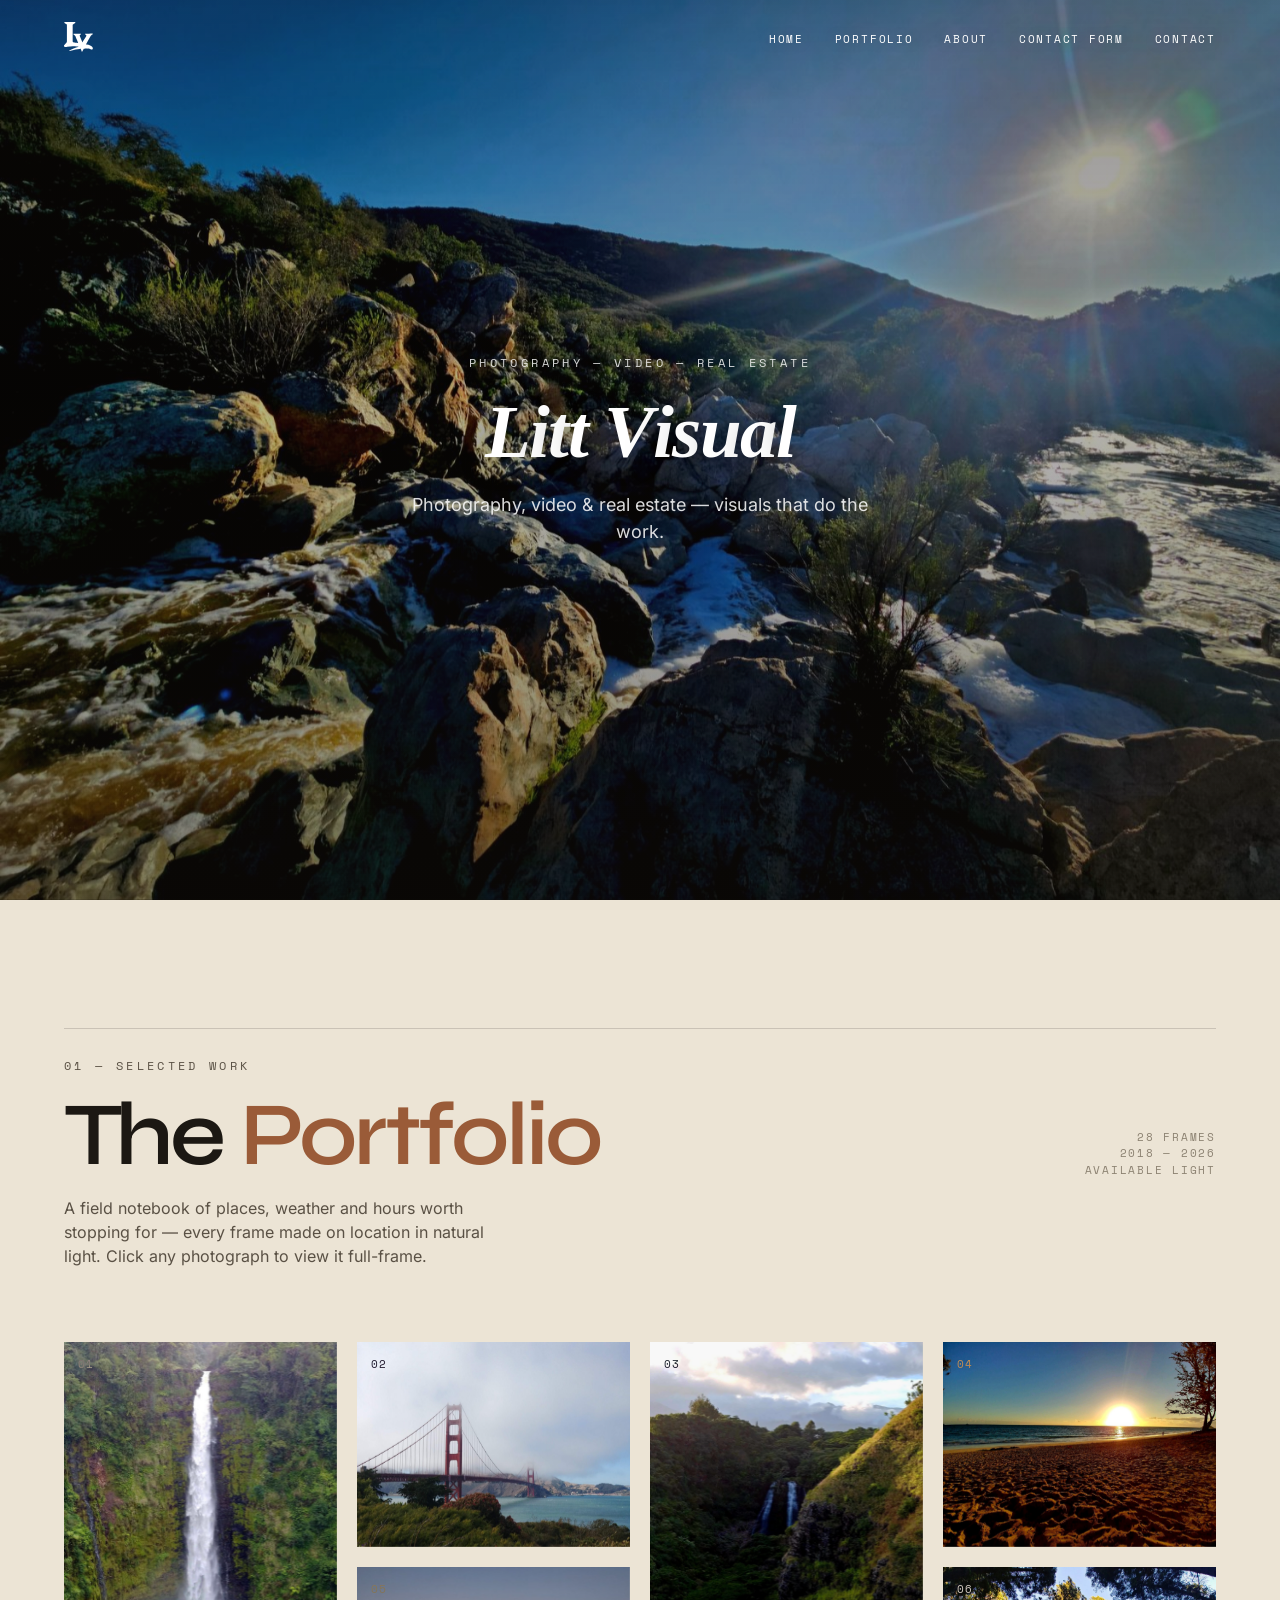
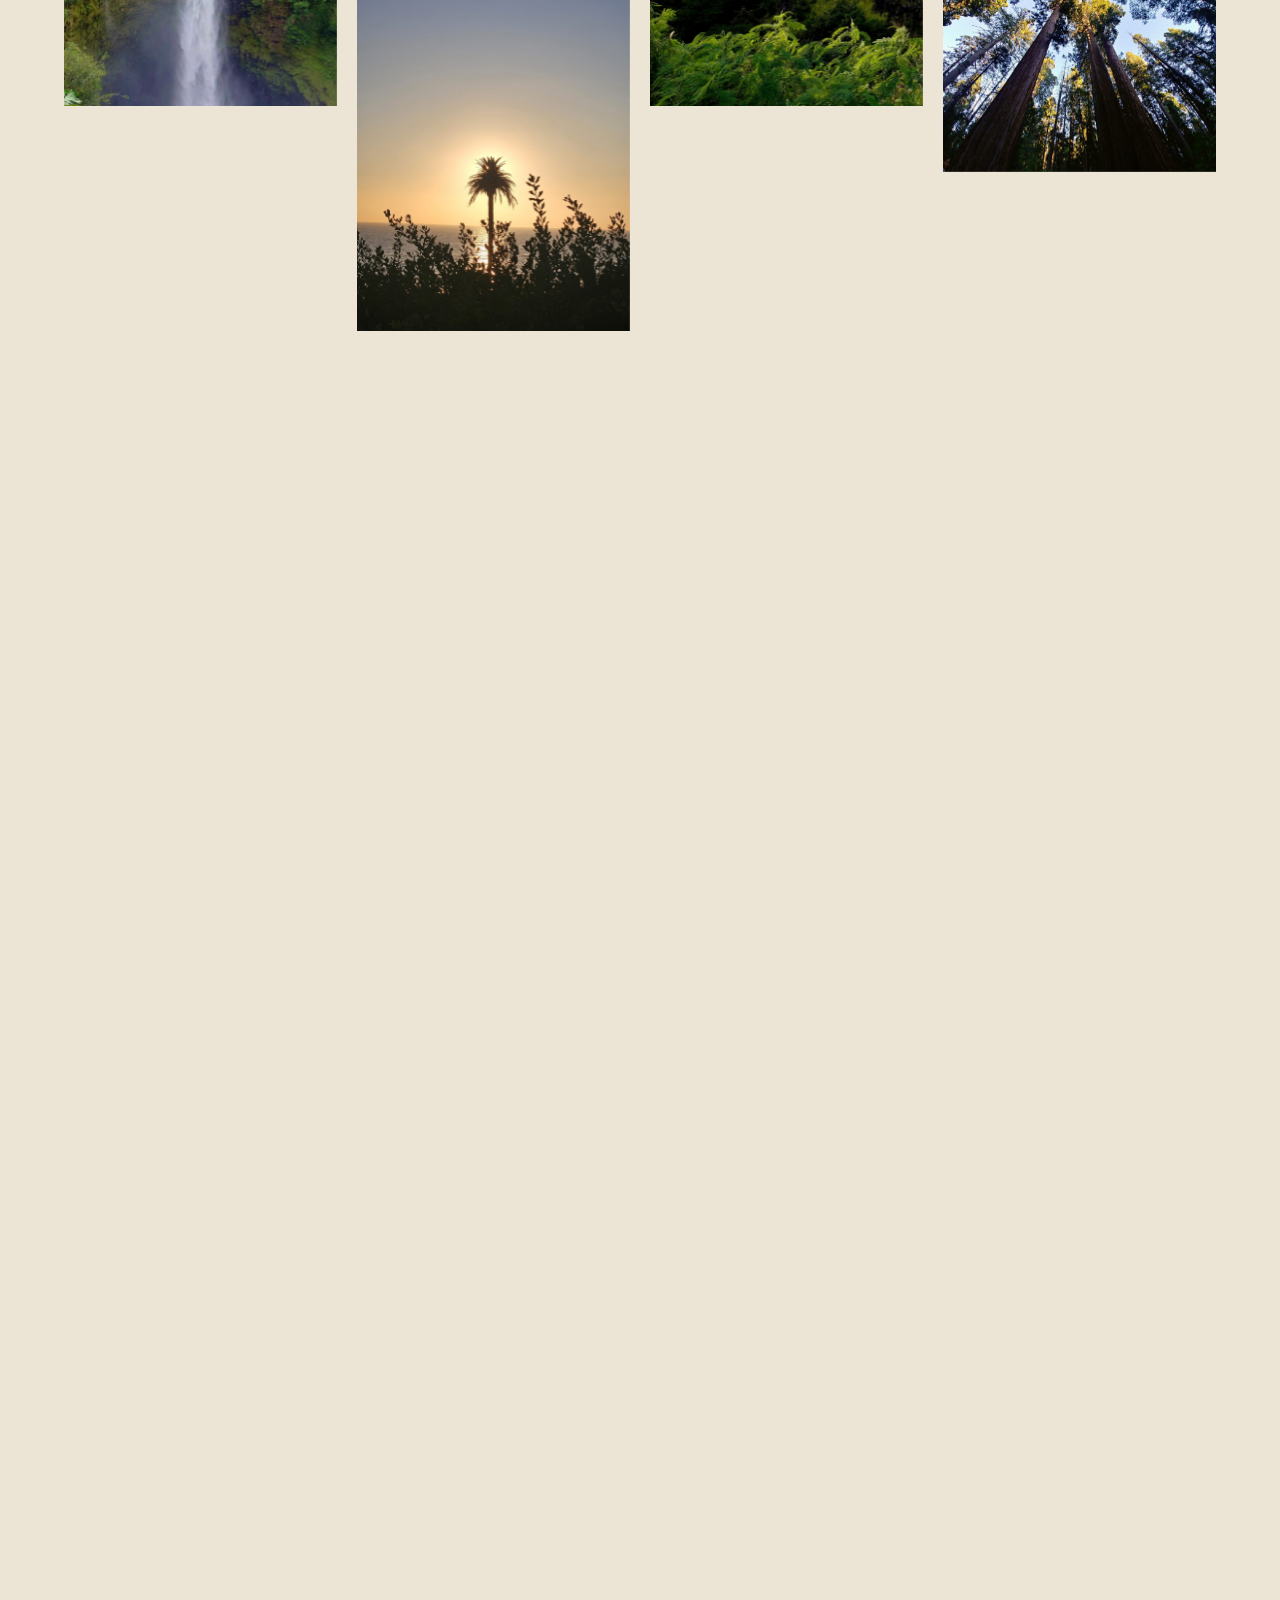
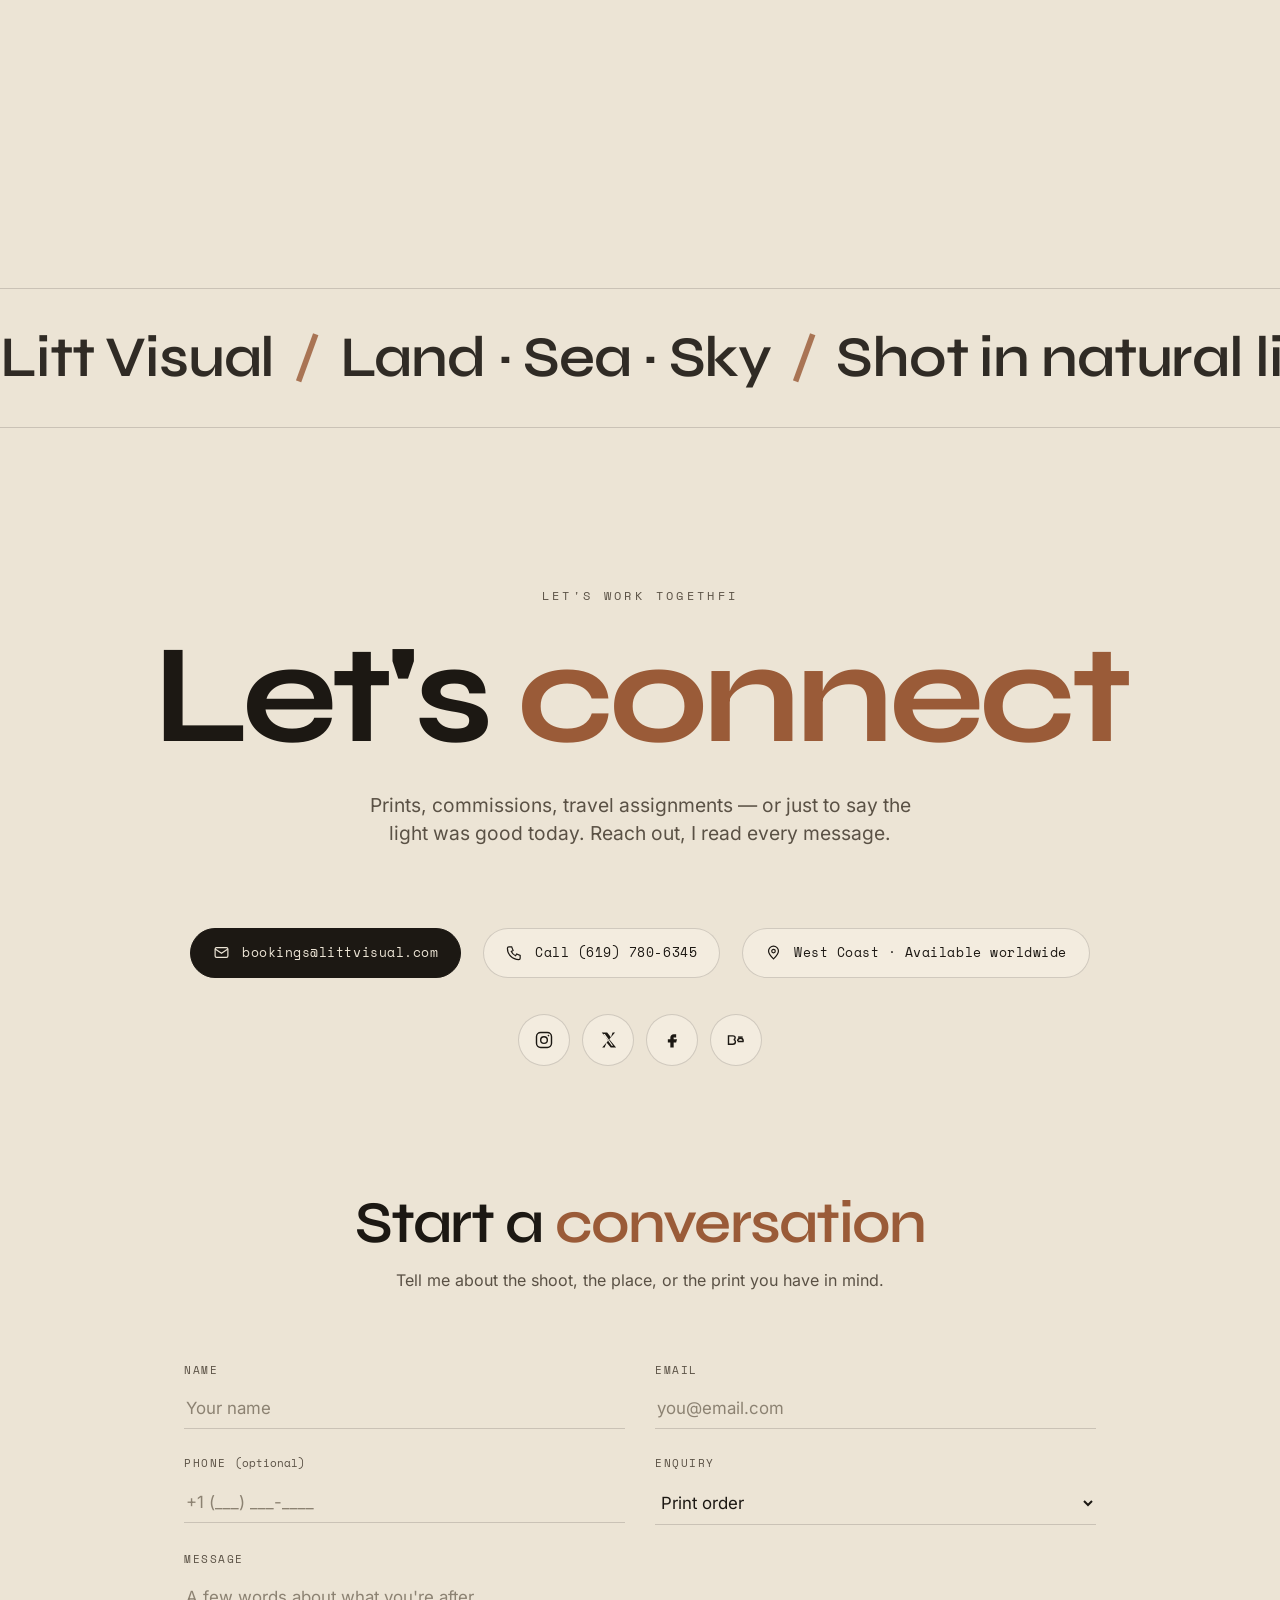
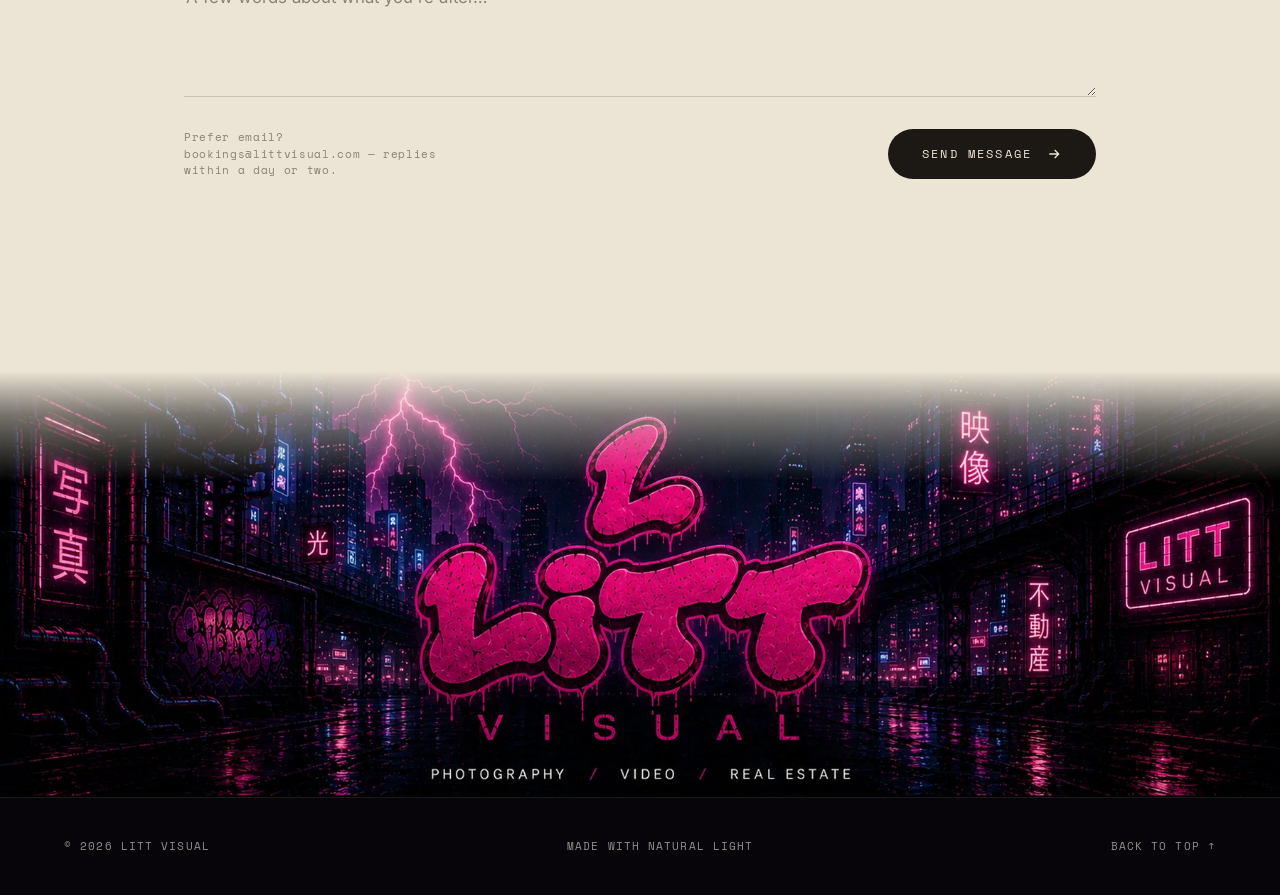
==== commit 0f56281a: "About page, text animations, new services copy, call button, banner, Georgia hero title" ====
--- a/index.html
+++ b/index.html
@@ -3,8 +3,8 @@
 <head>
 <meta charset="utf-8">
 <meta name="viewport" content="width=device-width, initial-scale=1">
-<title>Litt Visual — Landscape, Travel &amp; Nature</title>
-<meta name="description" content="Litt Visual — landscape, travel and natural-light photography from land, sea and sky.">
+<title>Litt Visual — Photography, Video &amp; Real Estate</title>
+<meta name="description" content="Litt Visual — photography, video and real estate visuals, based in San Diego.">
 <link rel="icon" type="image/svg+xml" href="assets/favicon-dark.svg" media="(prefers-color-scheme: dark)">
 <link rel="icon" type="image/svg+xml" href="assets/favicon-light.svg" media="(prefers-color-scheme: light)">
 <link rel="icon" type="image/svg+xml" href="assets/favicon.svg">
@@ -20,6 +20,7 @@
   <ul class="nav-links">
     <li><a href="#top">Home</a></li>
     <li><a href="#portfolio">Portfolio</a></li>
+    <li><a href="about.html">About</a></li>
     <li><a href="#contact-form">Contact&nbsp;<span class="long">Form</span></a></li>
     <li><a href="#connect">Contact</a></li>
   </ul>
@@ -34,9 +35,9 @@
   </div>
   <div class="hero-scrim"></div>
   <div class="hero-overlay">
-    <p class="kicker">Landscape — Travel — Nature</p>
-    <h1 class="hero-title">Litt Visual</h1>
-    <p class="hero-sub">Landscapes, travel &amp; natural-light frames gathered from land, sea, and sky.</p>
+    <p class="kicker scramble" data-auto>Photography — Video — Real Estate</p>
+    <h1 class="hero-title split-chars">Litt Visual</h1>
+    <p class="hero-sub split-fade" data-auto style="--d:1.05s">Photography, video &amp; real estate — visuals that do the work.</p>
   </div>
 </header>
 
@@ -44,9 +45,9 @@
   <!-- ============ PORTFOLIO ============ -->
   <section class="portfolio" id="portfolio">
     <div class="section-head reveal">
-      <span class="kicker">01 — Selected Work</span>
+      <span class="kicker scramble">01 — Selected Work</span>
       <div class="row">
-        <h2 class="display">The <em>Portfolio</em></h2>
+        <h2 class="display split">The <em>Portfolio</em></h2>
         <p class="meta">28 frames<br>2018 — 2026<br>Available light</p>
       </div>
       <p>A field notebook of places, weather and hours worth stopping for — every frame made on location in natural light. Click any photograph to view it full-frame.</p>
@@ -205,8 +206,8 @@
 
   <!-- ============ CONNECT (email / phone / socials) ============ -->
   <section class="connect" id="connect">
-    <span class="kicker reveal">Let's work together</span>
-    <h2 class="huge reveal">Let's <em>connect</em></h2>
+    <span class="kicker reveal scramble">Let's work together</span>
+    <h2 class="huge split">Let's <em>connect</em></h2>
     <p class="lead reveal">Prints, commissions, travel assignments — or just to say the light was good today. Reach out, I read every message.</p>
 
     <div class="connect-bar reveal">
@@ -214,9 +215,9 @@
         <svg viewBox="0 0 24 24" fill="none" stroke="currentColor" stroke-width="1.7"><rect x="3" y="5" width="18" height="14" rx="2"/><path d="m3 7 9 6 9-6"/></svg>
         bookings@littvisual.com
       </a>
-      <a class="contact-chip" href="tel:+15552140197">
+      <a class="contact-chip call" href="tel:+16197806345" aria-label="Call (619) 780-6345">
         <svg viewBox="0 0 24 24" fill="none" stroke="currentColor" stroke-width="1.7"><path d="M4 4h4l2 5-2.5 1.5a12 12 0 0 0 6 6L15 14l5 2v4a2 2 0 0 1-2 2A16 16 0 0 1 2 6a2 2 0 0 1 2-2z"/></svg>
-        +1 (555) 214-0197
+        Call (619) 780-6345
       </a>
       <span class="contact-chip" style="cursor:inherit">
         <svg viewBox="0 0 24 24" fill="none" stroke="currentColor" stroke-width="1.7"><path d="M12 21s-7-6.4-7-11a7 7 0 0 1 14 0c0 4.6-7 11-7 11z"/><circle cx="12" cy="10" r="2.5"/></svg>
@@ -235,7 +236,7 @@
   <!-- ============ CONTACT FORM (Formspree-ready) ============ -->
   <section class="contact-form-section" id="contact-form">
     <div class="form-head reveal">
-      <h3>Start a <em>conversation</em></h3>
+      <h3 class="split">Start a <em>conversation</em></h3>
       <p>Tell me about the shoot, the place, or the print you have in mind.</p>
     </div>
     <!-- To go live: create a form at formspree.io and paste your endpoint below. -->
@@ -276,6 +277,17 @@
       <p class="form-status" id="form-status" role="status"></p>
     </form>
   </section>
+
+  <!-- ============ BANNER (full-bleed sign-off) ============ -->
+  <section class="site-banner" aria-label="Litt Visual">
+    <picture>
+      <source type="image/webp"
+              srcset="images/banner/banner-1000.webp 1000w, images/banner/banner-1800.webp 1800w, images/banner/banner-2800.webp 2800w"
+              sizes="100vw">
+      <img src="images/banner/banner-1800.jpg" alt="Litt Visual — Photography / Video / Real Estate"
+           width="1800" height="600" loading="lazy" decoding="async">
+    </picture>
+  </section>
 </main>
 
 <footer>
--- a/css/style.css
+++ b/css/style.css
@@ -177,7 +177,7 @@
 }
 .hero-overlay .kicker{color:rgba(255,255,255,.82);margin-bottom:22px;opacity:0;animation:rise .9s .2s forwards}
 .hero-title{
-  font-family:"Helvetica Neue",Helvetica,Arial,sans-serif;
+  font-family:Georgia,"Times New Roman",Times,serif;
   font-weight:700;
   font-style:italic;
   font-size:75px;
@@ -440,3 +440,131 @@
   *{animation-duration:.001ms!important;animation-iteration-count:1!important;transition-duration:.001ms!important;scroll-behavior:auto}
   .marquee .track{animation:none}
 }
+
+/* ============================================================
+   TEXT ANIMATIONS
+   ============================================================ */
+.sr-only{position:absolute;width:1px;height:1px;margin:-1px;overflow:hidden;clip:rect(0 0 0 0);white-space:nowrap;border:0}
+.w{display:inline-block}
+.wi{display:inline-block}
+
+/* masked word rise — headings (.split) */
+.split .w{overflow:hidden;vertical-align:top;padding:0 .05em .14em;margin:0 -.05em -.14em}
+.split .wi{
+  transform:translateY(110%) rotate(3deg);transform-origin:0 100%;
+  transition:transform 1.05s cubic-bezier(.2,.8,.2,1);
+  transition-delay:calc(var(--i) * 70ms);
+}
+.split.in .wi,.in .split .wi{transform:none}
+
+/* soft blur-in, word by word — body copy (.split-fade) */
+.split-fade .wi{
+  opacity:0;filter:blur(6px);transform:translateY(.35em);
+  transition:opacity .8s ease,filter .8s ease,transform .8s cubic-bezier(.2,.8,.2,1);
+  transition-delay:calc(var(--d,0s) + var(--i) * var(--step,38ms));
+}
+.split-fade.in .wi{opacity:1;filter:blur(0);transform:none}
+.hero-sub.is-split{opacity:1;animation:none}
+
+/* hero title — letters drop in from a blur */
+.hero-title.is-split{opacity:1;animation:none}
+.hero-title .ch{
+  display:inline-block;opacity:0;
+  transform:translateY(.45em) rotate(6deg);filter:blur(12px);
+  animation:charIn 1.15s cubic-bezier(.2,.8,.2,1) forwards;
+  animation-delay:calc(.4s + var(--i) * 60ms);
+}
+@keyframes charIn{to{opacity:1;transform:none;filter:blur(0)}}
+
+/* scroll-scrubbed highlight — words light up as you scroll (.scrub) */
+.scrub .wi{opacity:.16;transition:opacity .4s ease}
+.scrub .wi.lit{opacity:1}
+
+@media (prefers-reduced-motion:reduce){
+  .split .wi,.split-fade .wi,.hero-title .ch,.scrub .wi{
+    transition:none!important;animation:none!important;
+    opacity:1!important;transform:none!important;filter:none!important;
+  }
+}
+
+/* ============================================================
+   ABOUT PAGE
+   ============================================================ */
+.nav-links a[aria-current="page"]::after{width:100%}
+/* no photo hero behind the nav on this page → keep it ink from the start */
+body.page-solid nav:not(.scrolled){text-shadow:none}
+body.page-solid nav:not(.scrolled) .logo,
+body.page-solid nav:not(.scrolled) .nav-links a{color:var(--ink)}
+body.page-solid nav:not(.scrolled) .nav-links a::after{background:var(--ink)}
+body.page-solid nav:not(.scrolled) .nav-toggle span{background:var(--ink)}
+
+.about-hero{max-width:var(--maxw);margin:0 auto;padding:clamp(140px,18vw,230px) var(--pad) 0}
+.about-hero .kicker{display:block;margin-bottom:30px}
+.about-hero .row{
+  display:flex;justify-content:space-between;align-items:flex-end;flex-wrap:wrap;gap:30px;
+  padding-bottom:clamp(40px,6vw,70px);border-bottom:1px solid var(--line);
+}
+.about-hero .sub{
+  margin-top:22px;font-family:var(--display);font-weight:600;
+  font-size:clamp(1.3rem,2.8vw,2.3rem);line-height:1.1;letter-spacing:-.02em;color:var(--ink-soft);
+}
+.about-meta{font-family:var(--mono);font-size:11px;letter-spacing:.16em;text-transform:uppercase;color:var(--ink-faint);text-align:right;line-height:1.9}
+
+.about-body{max-width:var(--maxw);margin:0 auto;padding:0 var(--pad)}
+.about-block{
+  display:grid;grid-template-columns:minmax(140px,1fr) 2.4fr;gap:20px clamp(30px,6vw,110px);
+  padding:clamp(56px,8vw,100px) 0;border-bottom:1px solid var(--line);
+}
+.about-block .label{
+  font-family:var(--mono);font-size:11px;letter-spacing:.2em;text-transform:uppercase;color:var(--ink-faint);
+  position:sticky;top:110px;align-self:start;
+}
+.about-block p{font-size:clamp(1.08rem,1.6vw,1.38rem);line-height:1.65;max-width:38em}
+
+.about-quote{padding:clamp(80px,12vw,170px) 0;border-bottom:1px solid var(--line)}
+.about-quote p{
+  font-family:var(--display);font-weight:600;
+  font-size:clamp(2rem,5.4vw,4.8rem);line-height:1.04;letter-spacing:-.03em;max-width:19ch;
+}
+.about-quote em{font-style:normal;color:var(--accent)}
+
+.about-close{padding:clamp(90px,13vw,180px) 0 clamp(80px,10vw,130px);text-align:center}
+.about-close .huge{font-size:clamp(2.6rem,8vw,7.6rem);max-width:14ch;margin:0 auto}
+.about-cta{display:flex;flex-wrap:wrap;gap:14px 20px;justify-content:center;margin-top:clamp(40px,6vw,64px)}
+.about-cta .contact-chip svg{width:15px;height:15px}
+
+@media (max-width:820px){
+  .about-block{grid-template-columns:1fr}
+  .about-block .label{position:static}
+  .about-meta{text-align:left}
+}
+
+/* ============================================================
+   SITE BANNER — full-bleed sign-off above the footer
+   ============================================================ */
+.site-banner{
+  position:relative;width:100%;overflow:hidden;
+  background:#07050a;                         /* matches the banner's night sky */
+  margin-top:clamp(20px,4vw,50px);
+}
+/* cream page dissolves into the dark image instead of a hard edge */
+.site-banner::before{
+  content:"";position:absolute;inset:0 0 auto 0;height:26%;z-index:2;pointer-events:none;
+  background:linear-gradient(180deg,var(--cream) 0%,rgba(236,228,213,.5) 40%,rgba(236,228,213,0) 100%);
+}
+.site-banner picture{display:block}
+.site-banner img{
+  width:100%;height:auto;aspect-ratio:3/1;object-fit:cover;object-position:50% 50%;
+  transform:scale(1.06);opacity:0;
+  transition:transform 1.8s cubic-bezier(.2,.8,.2,1),opacity 1.2s ease;
+}
+.site-banner.in img{transform:none;opacity:1}
+@media (max-width:600px){
+  .site-banner img{aspect-ratio:auto;height:230px}   /* keep the logo + tagline legible on phones */
+}
+/* footer continues the banner's dark tone so the bottom reads as one piece */
+.site-banner + footer,main:has(> .site-banner:last-child) + footer{
+  background:#07050a;border-top:1px solid rgba(255,255,255,.08);color:rgba(236,228,213,.62);
+}
+.site-banner + footer a:hover,main:has(> .site-banner:last-child) + footer a:hover{color:#ff3d9a}
+@media (prefers-reduced-motion:reduce){.site-banner img{transform:none;opacity:1}}
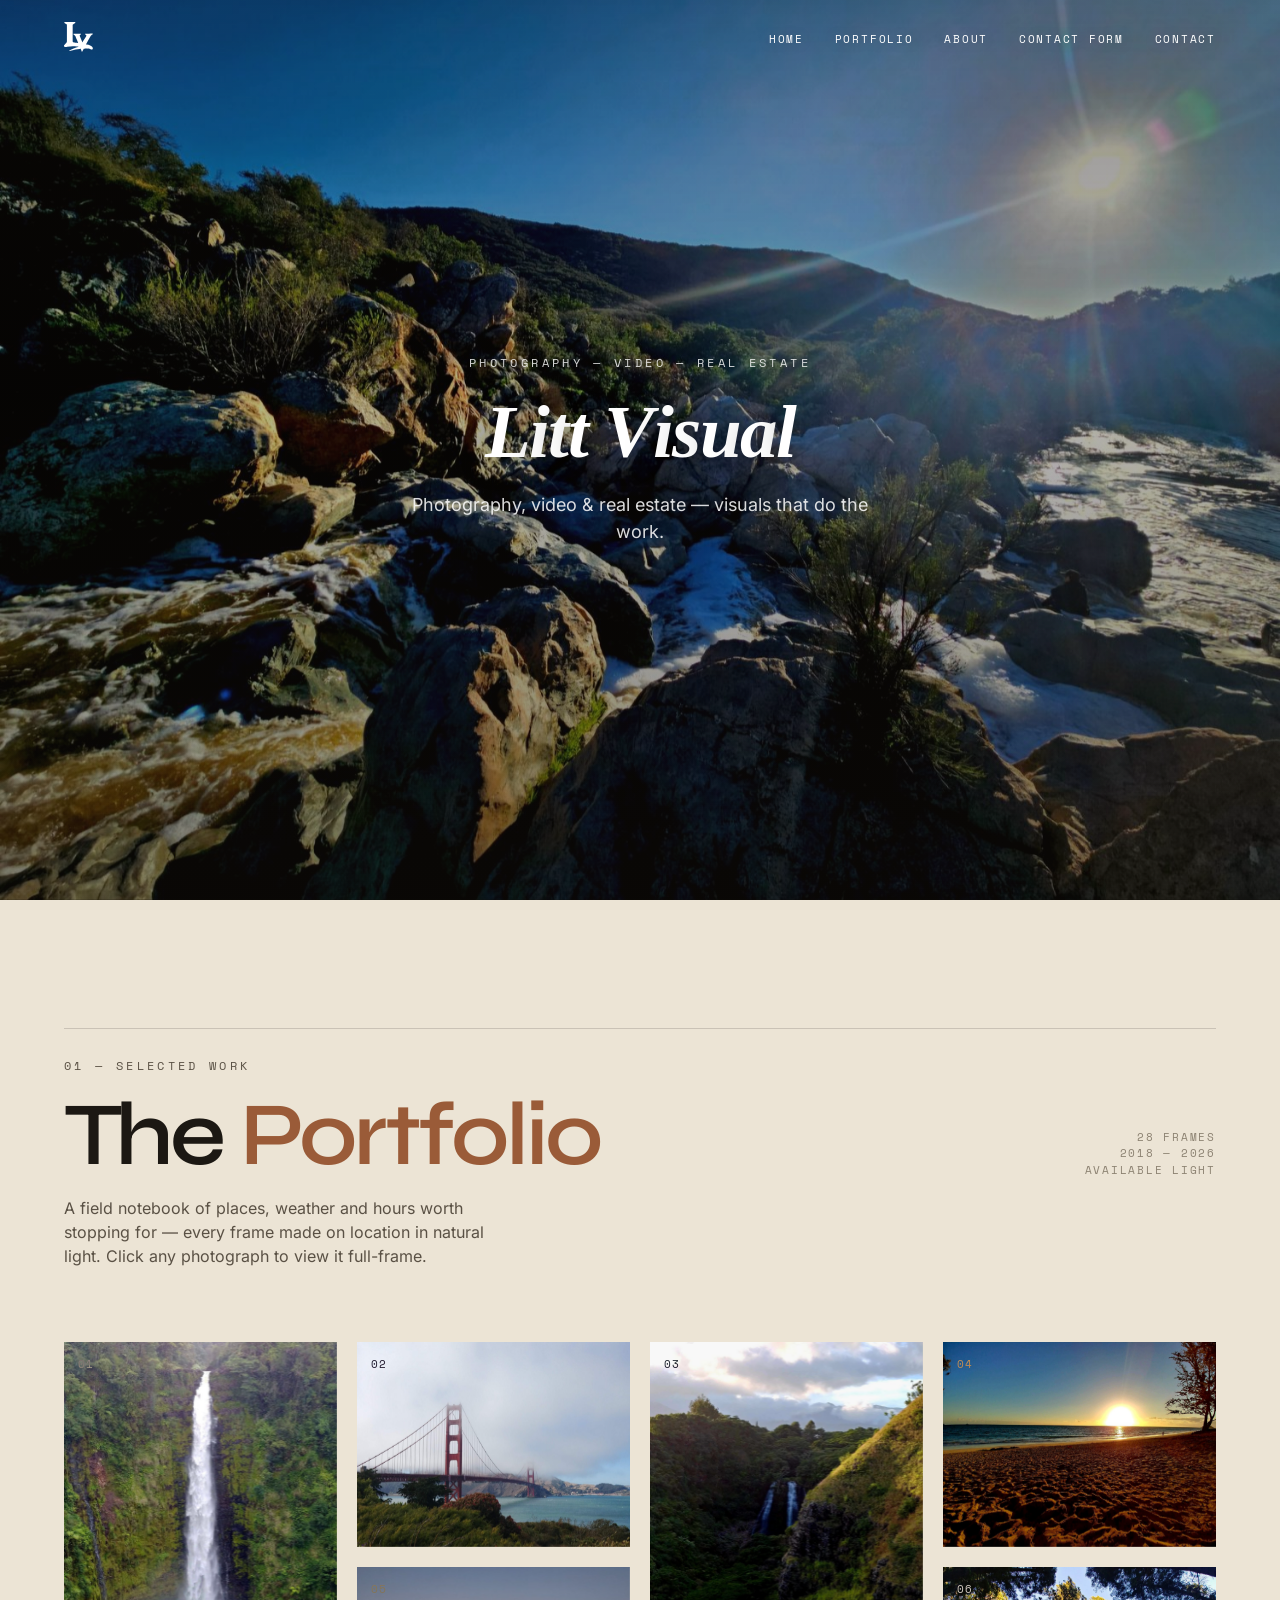
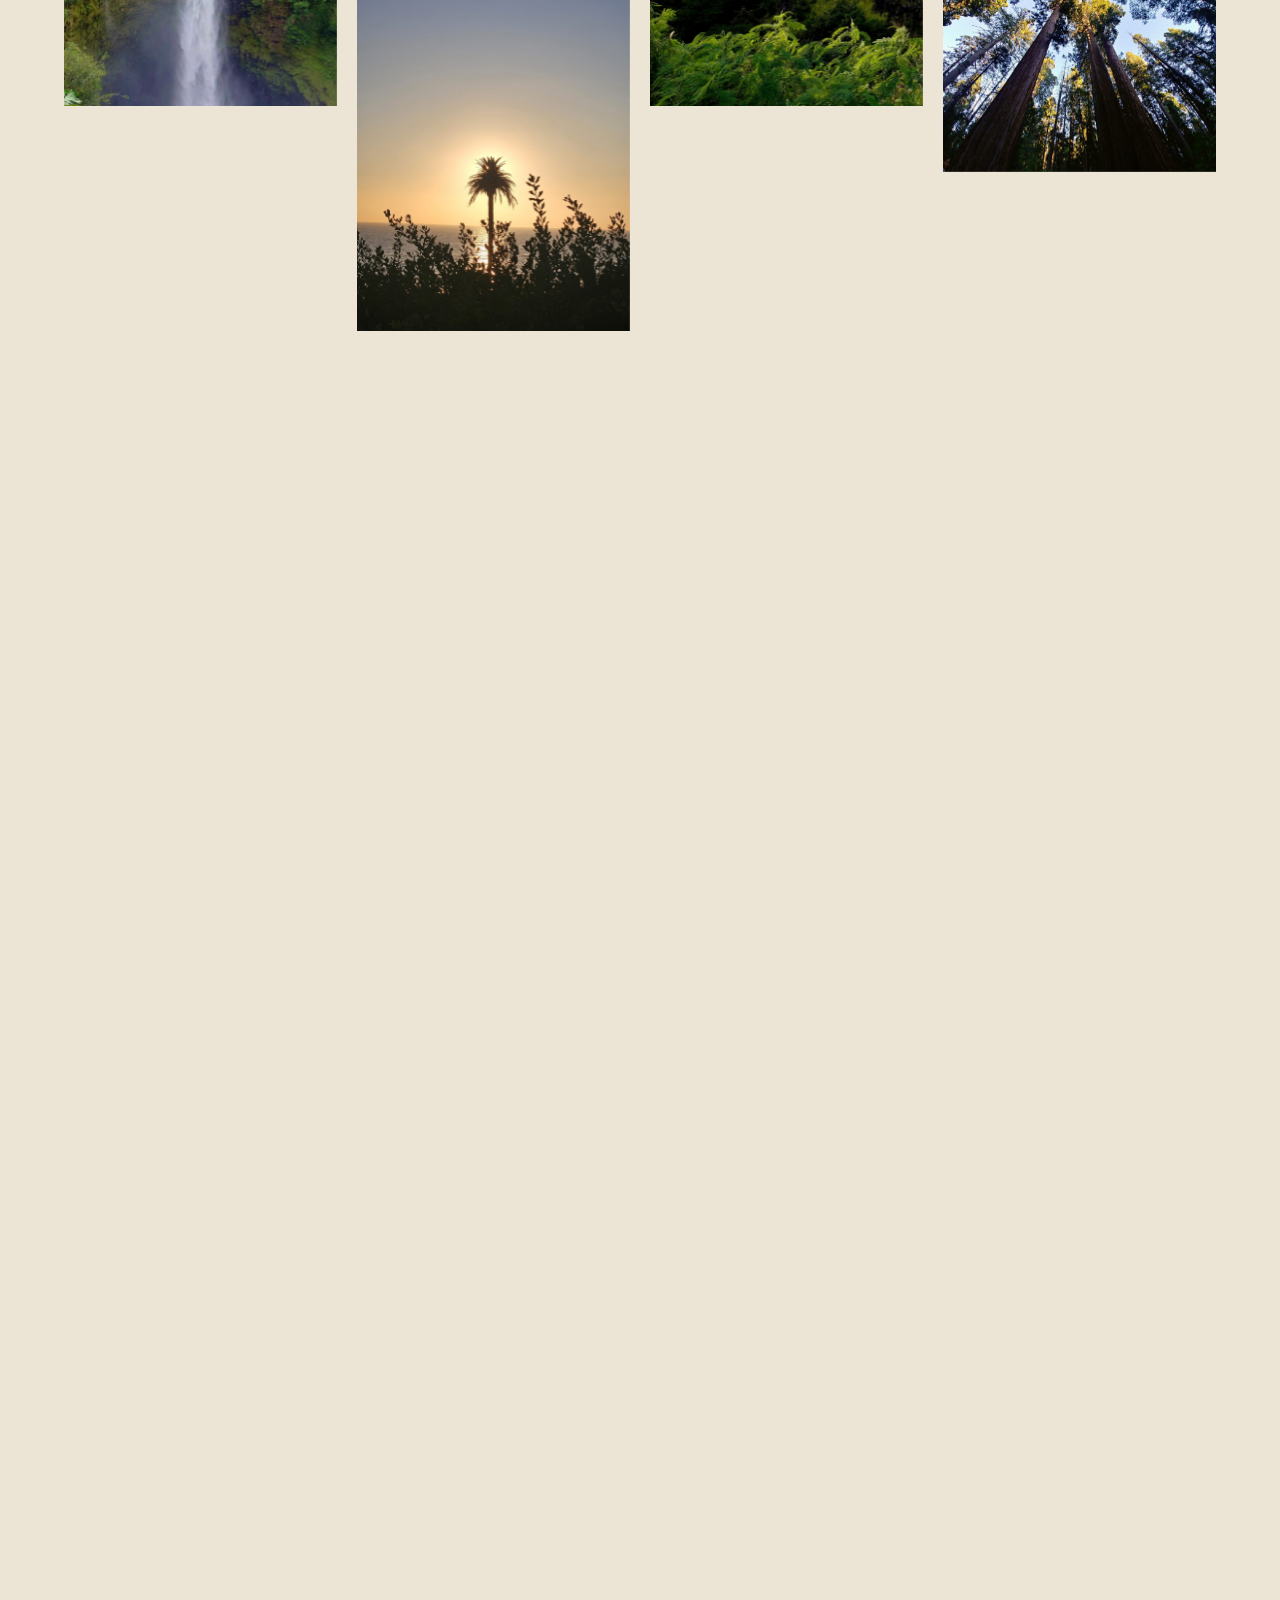
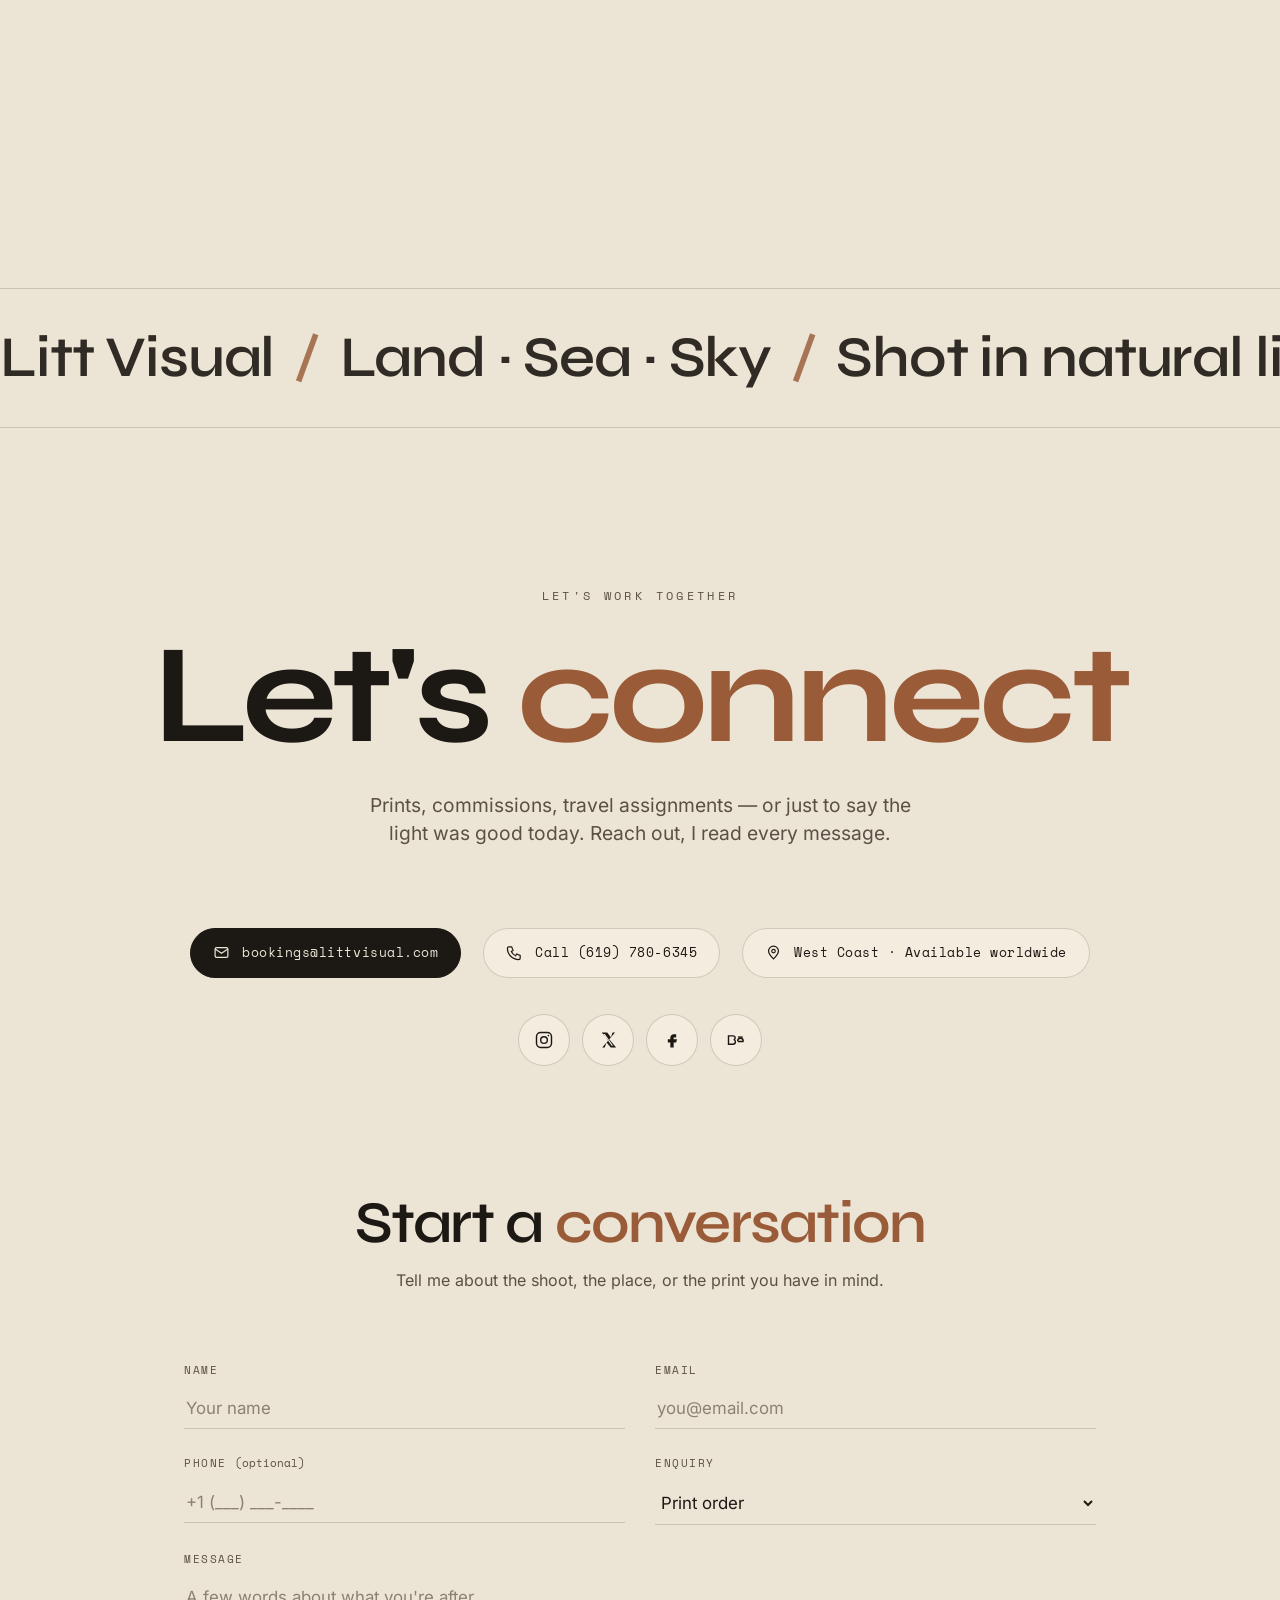
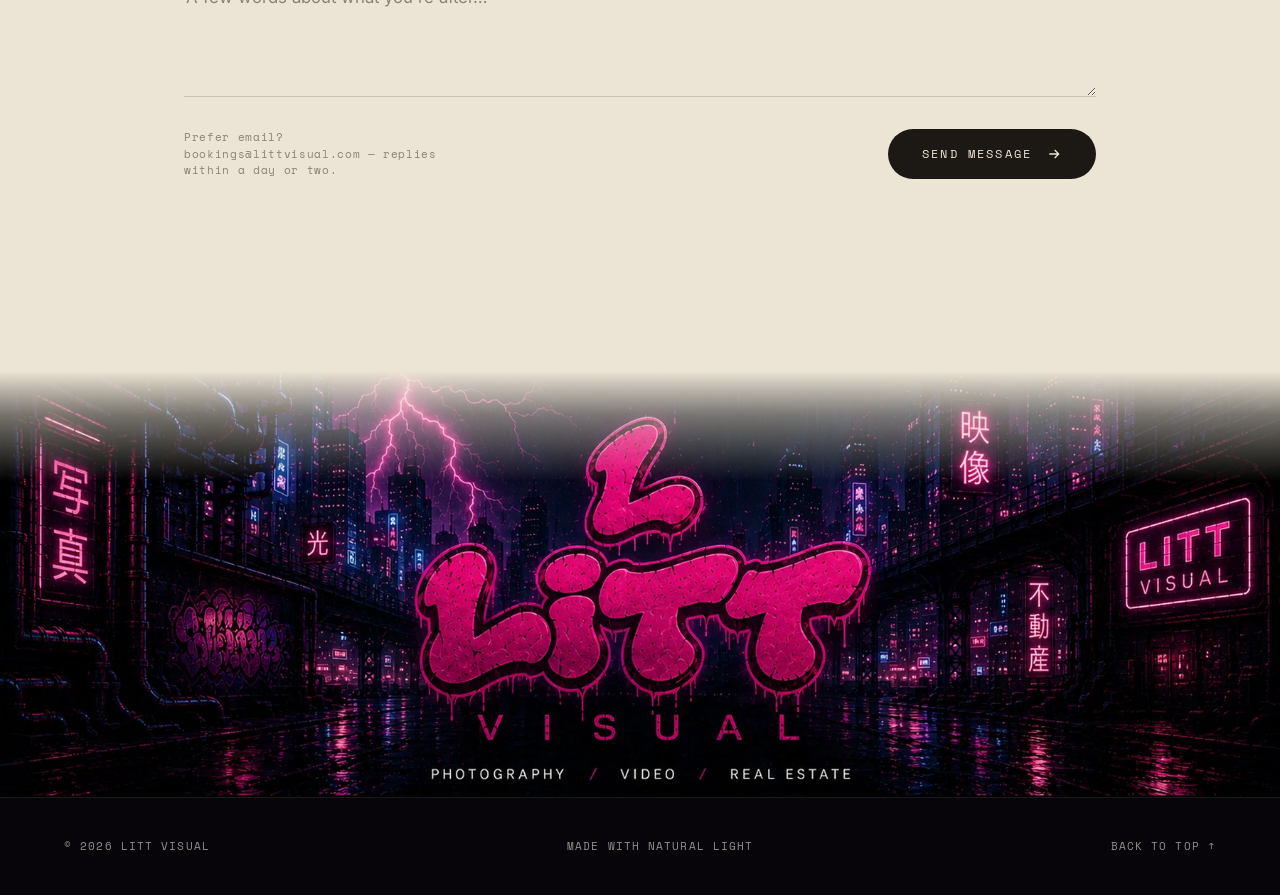
==== commit 391d612e: "Fix stale CSS/JS cache on live site" ====
--- a/index.html
+++ b/index.html
@@ -8,8 +8,8 @@
 <link rel="icon" type="image/svg+xml" href="assets/favicon-dark.svg" media="(prefers-color-scheme: dark)">
 <link rel="icon" type="image/svg+xml" href="assets/favicon-light.svg" media="(prefers-color-scheme: light)">
 <link rel="icon" type="image/svg+xml" href="assets/favicon.svg">
-<link rel="stylesheet" href="css/fonts.css">
-<link rel="stylesheet" href="css/style.css">
+<link rel="stylesheet" href="css/fonts.css?v=20260924b">
+<link rel="stylesheet" href="css/style.css?v=20260924b">
 </head>
 <body id="top">
 
@@ -305,6 +305,6 @@
   <div class="lb-cap"></div>
 </div>
 
-<script src="js/main.js"></script>
+<script src="js/main.js?v=20260924b"></script>
 </body>
 </html>
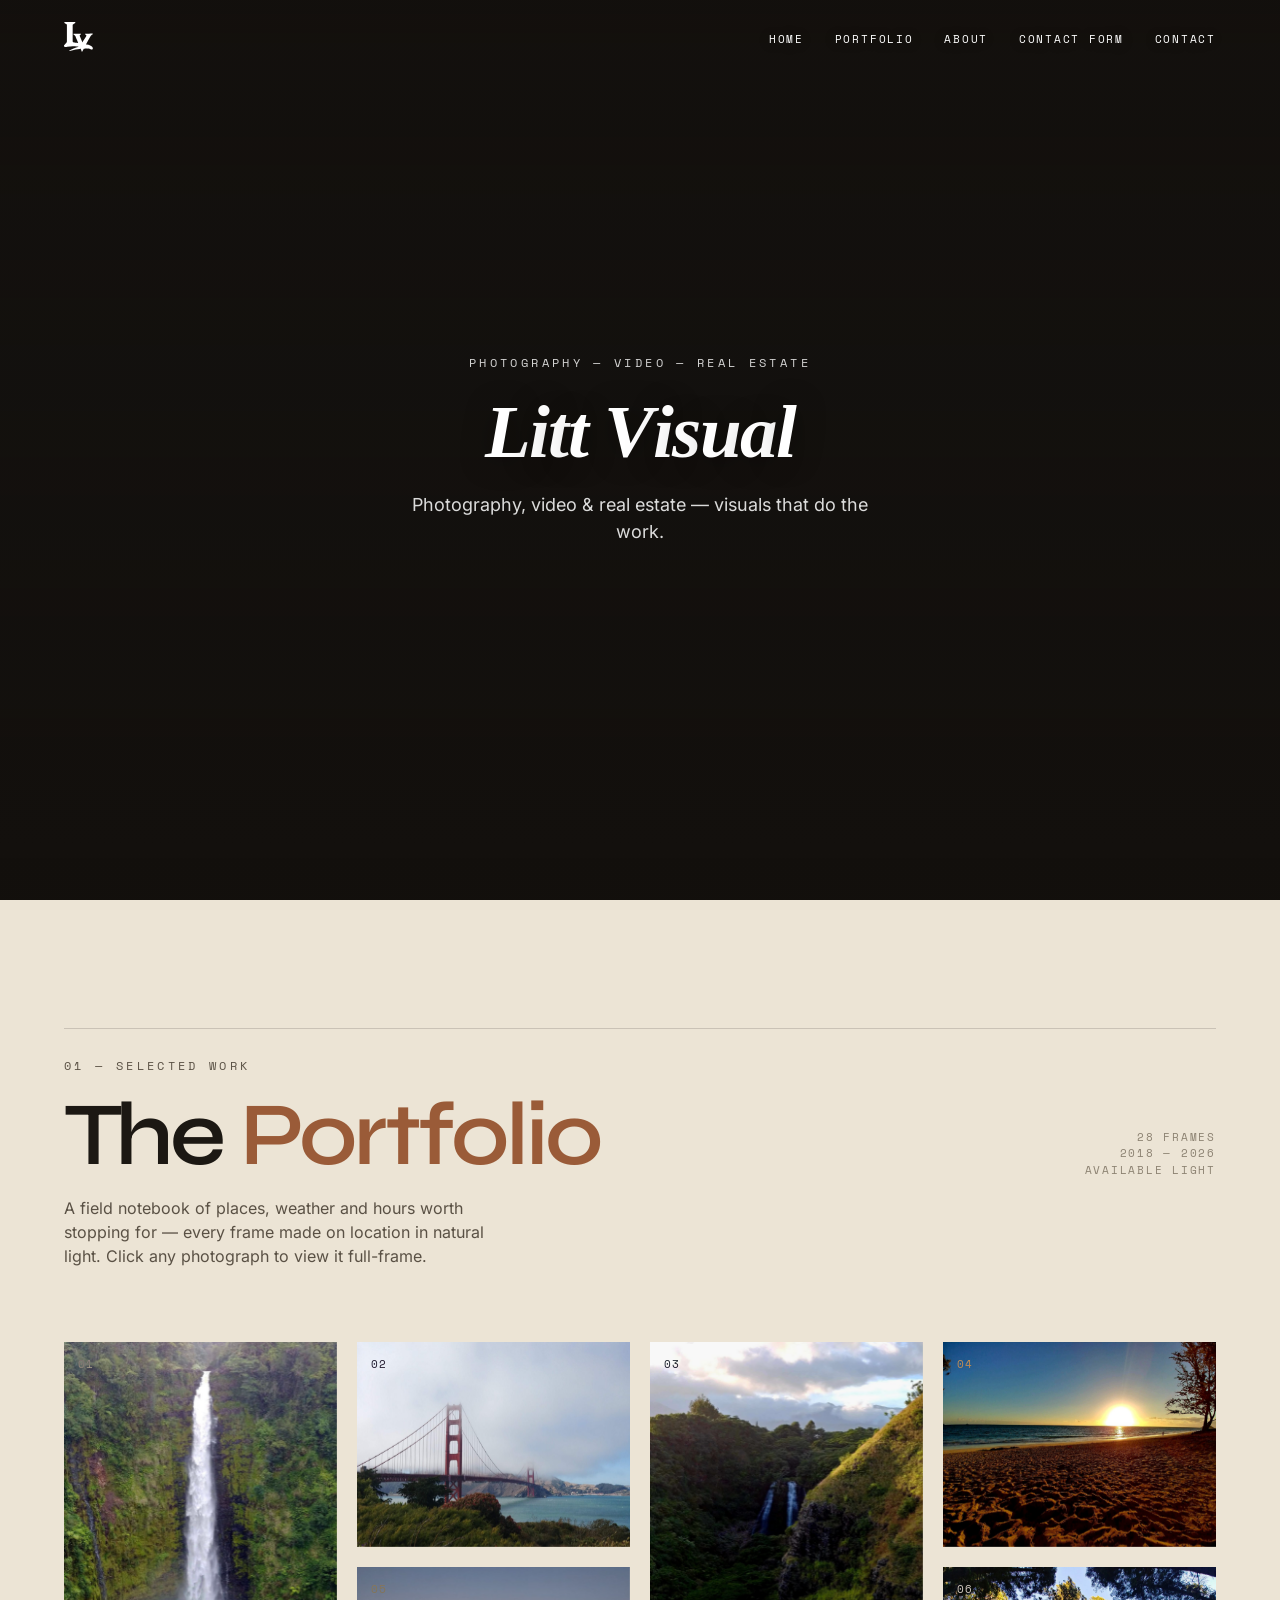
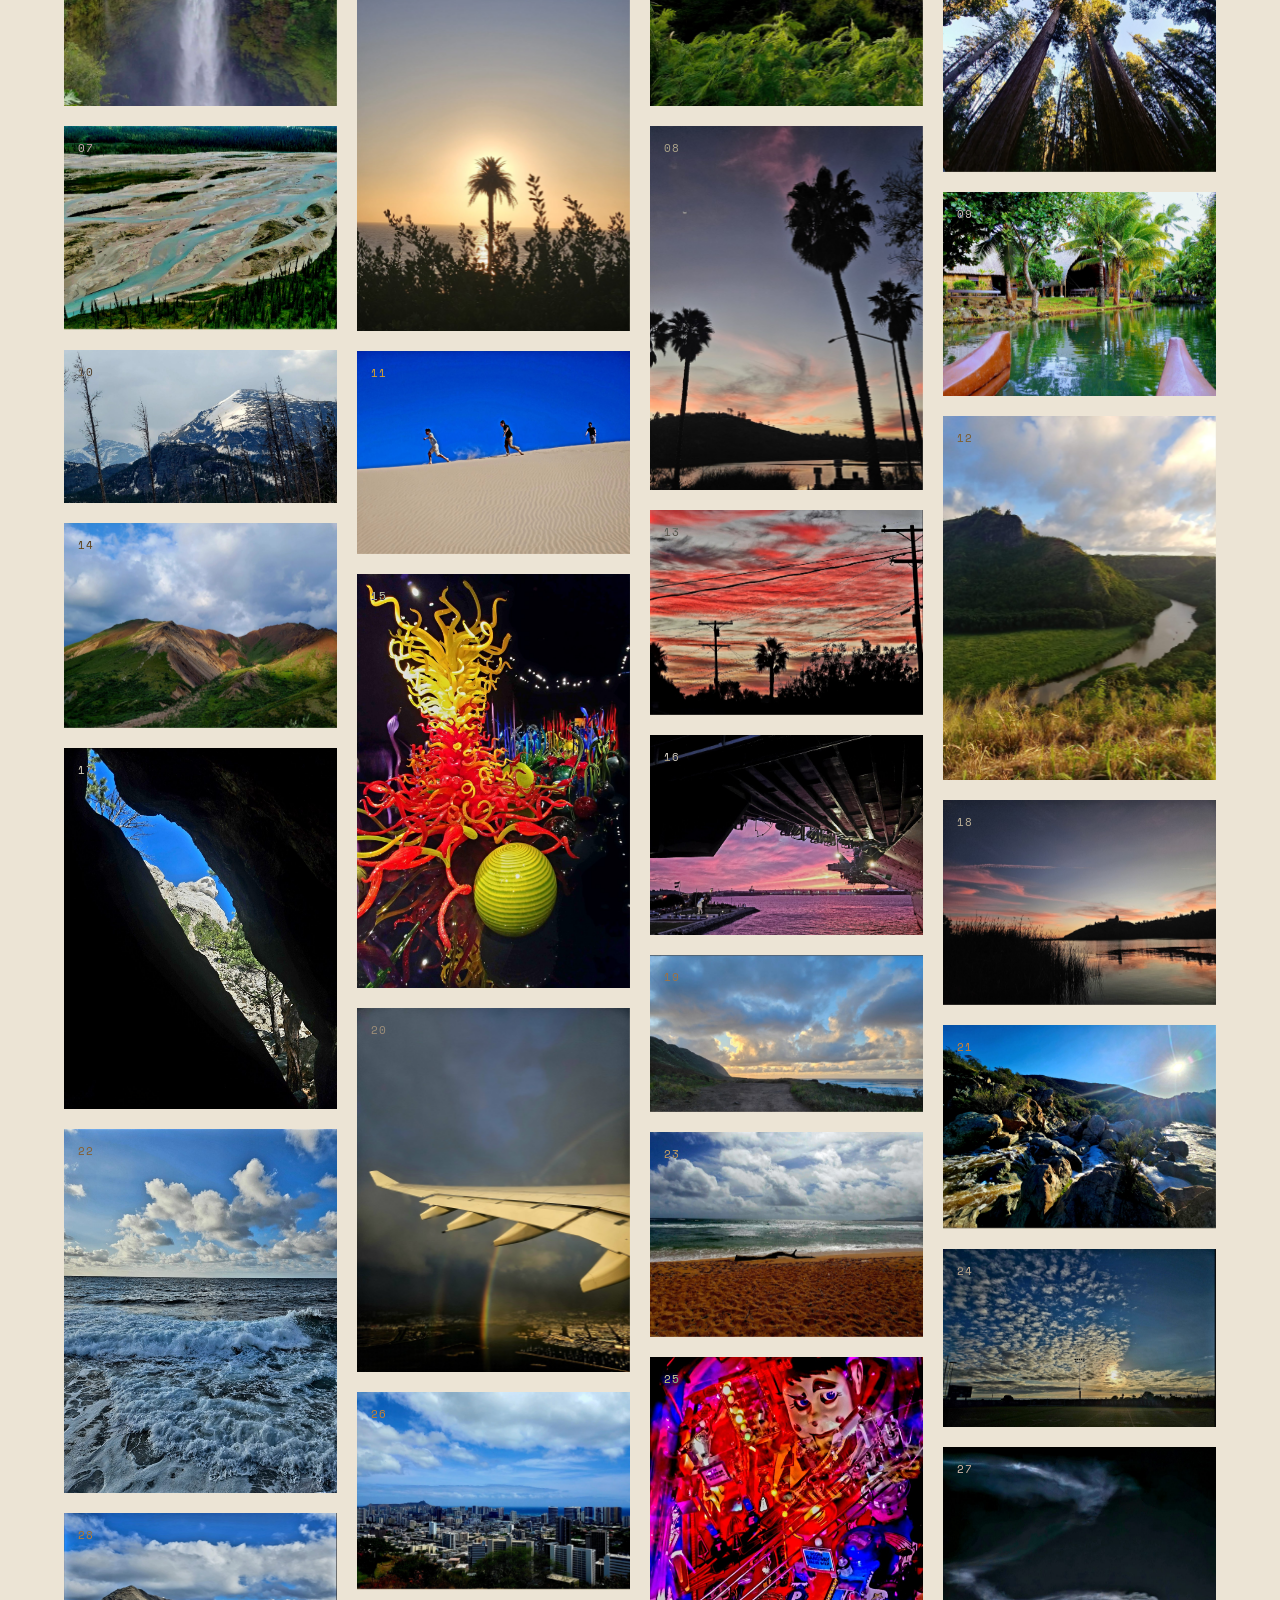
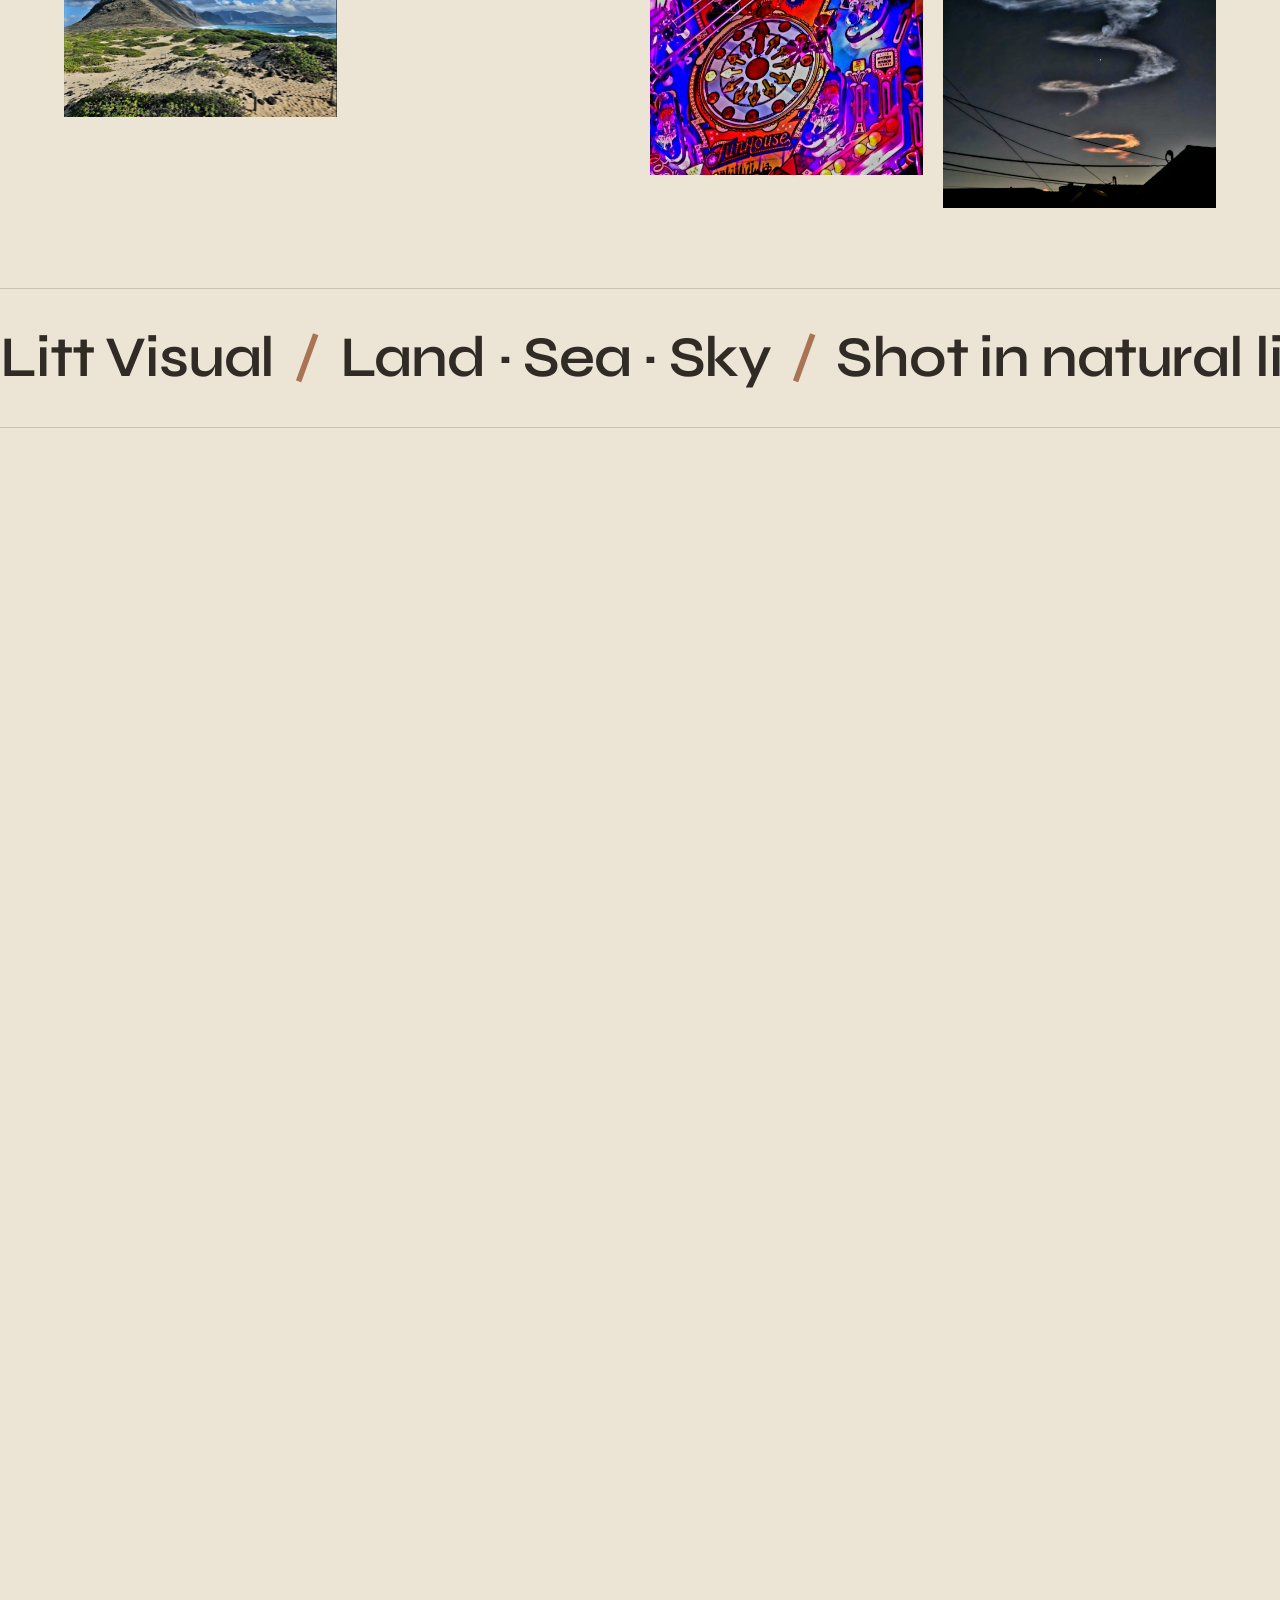
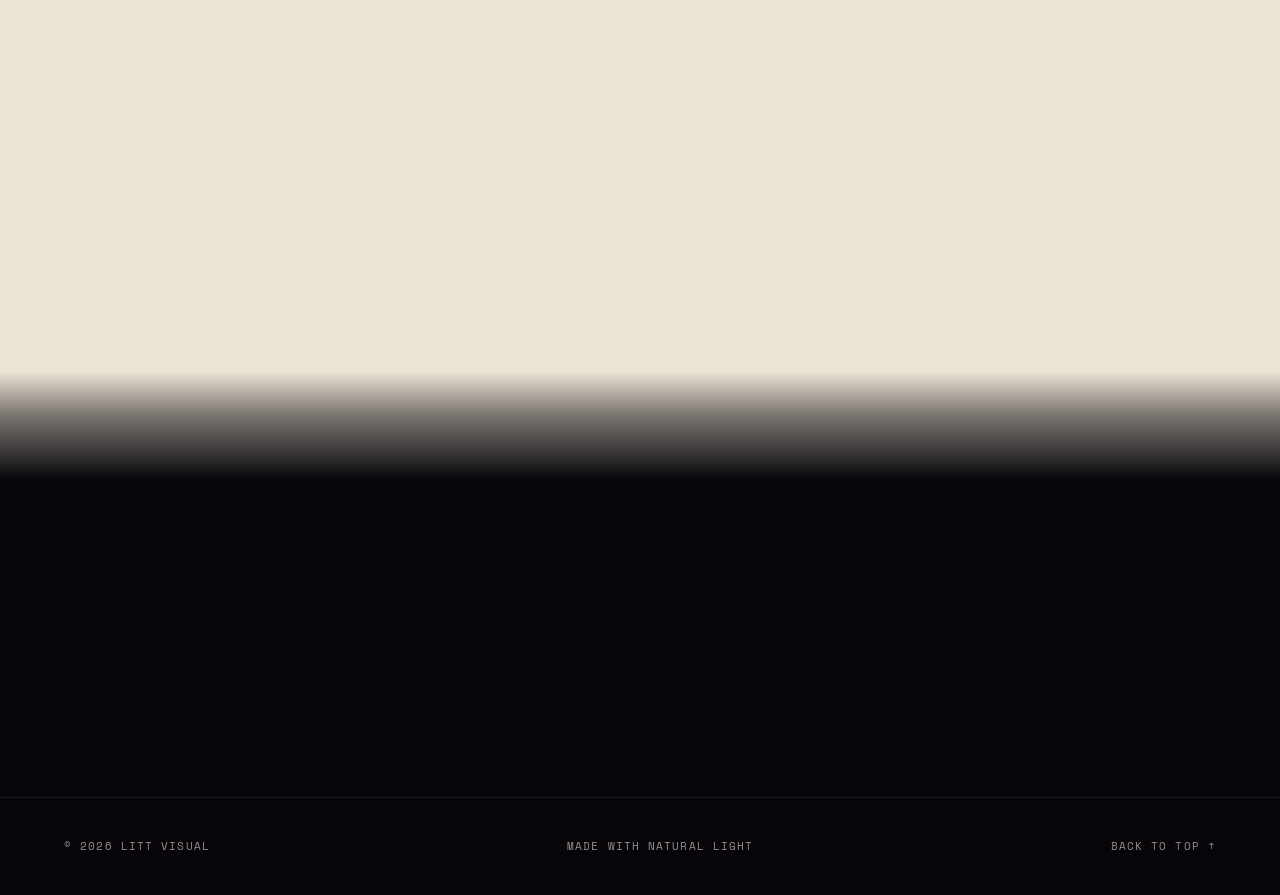
==== commit aa371b4e: "Connect contact form to Formspree, remove Instagram/Facebook icons" ====
--- a/index.html
+++ b/index.html
@@ -226,21 +226,20 @@
     </div>
 
     <div class="socials reveal">
-      <a href="#" aria-label="Instagram"><svg viewBox="0 0 24 24" fill="none" stroke="currentColor" stroke-width="1.7"><rect x="3" y="3" width="18" height="18" rx="5"/><circle cx="12" cy="12" r="4"/><circle cx="17.3" cy="6.7" r="1" fill="currentColor" stroke="none"/></svg></a>
       <a href="#" aria-label="X"><svg viewBox="0 0 24 24" fill="currentColor"><path d="M17.5 3h3l-7 8 8.2 10h-6.4l-5-6.1L8 21H5l7.4-8.5L4.5 3H11l4.5 5.6L17.5 3zm-1.1 16h1.7L8.2 4.8H6.4L16.4 19z"/></svg></a>
-      <a href="#" aria-label="Facebook"><svg viewBox="0 0 24 24" fill="currentColor"><path d="M14 9h3V5h-3c-2.2 0-4 1.8-4 4v2H7v4h3v6h4v-6h3l1-4h-4V9c0-.6.4-1 1-1z"/></svg></a>
       <a href="#" aria-label="Behance"><svg viewBox="0 0 24 24" fill="none" stroke="currentColor" stroke-width="1.7"><path d="M3 7h5.2c1.7 0 2.8 1 2.8 2.4 0 1.2-.8 2-1.7 2.2 1.1.2 2 1 2 2.4C11.3 15.7 10 17 8 17H3V7z"/><path d="M14.5 8.5H20"/><path d="M14 13.2c0-2 1.4-3.4 3.4-3.4S20.6 11 20.6 13c0 .3 0 .6-.1.8H14"/></svg></a>
     </div>
   </section>
 
-  <!-- ============ CONTACT FORM (Formspree-ready) ============ -->
+  <!-- ============ CONTACT FORM (Formspree) ============ -->
   <section class="contact-form-section" id="contact-form">
     <div class="form-head reveal">
       <h3 class="split">Start a <em>conversation</em></h3>
       <p>Tell me about the shoot, the place, or the print you have in mind.</p>
     </div>
-    <!-- To go live: create a form at formspree.io and paste your endpoint below. -->
-    <form class="contact reveal" id="contact-form-el" action="https://formspree.io/f/YOUR_FORM_ID" method="POST">
+    <!-- Submissions go to the Litt Visual Formspree form (formspree.io/f/xbglabpl). -->
+    <form class="contact reveal" id="contact-form-el" action="https://formspree.io/f/xbglabpl" method="POST">
+      <input type="hidden" name="_subject" value="New enquiry — littvisual.com">
       <div class="field">
         <label for="f-name">Name</label>
         <input id="f-name" name="name" type="text" placeholder="Your name" required>
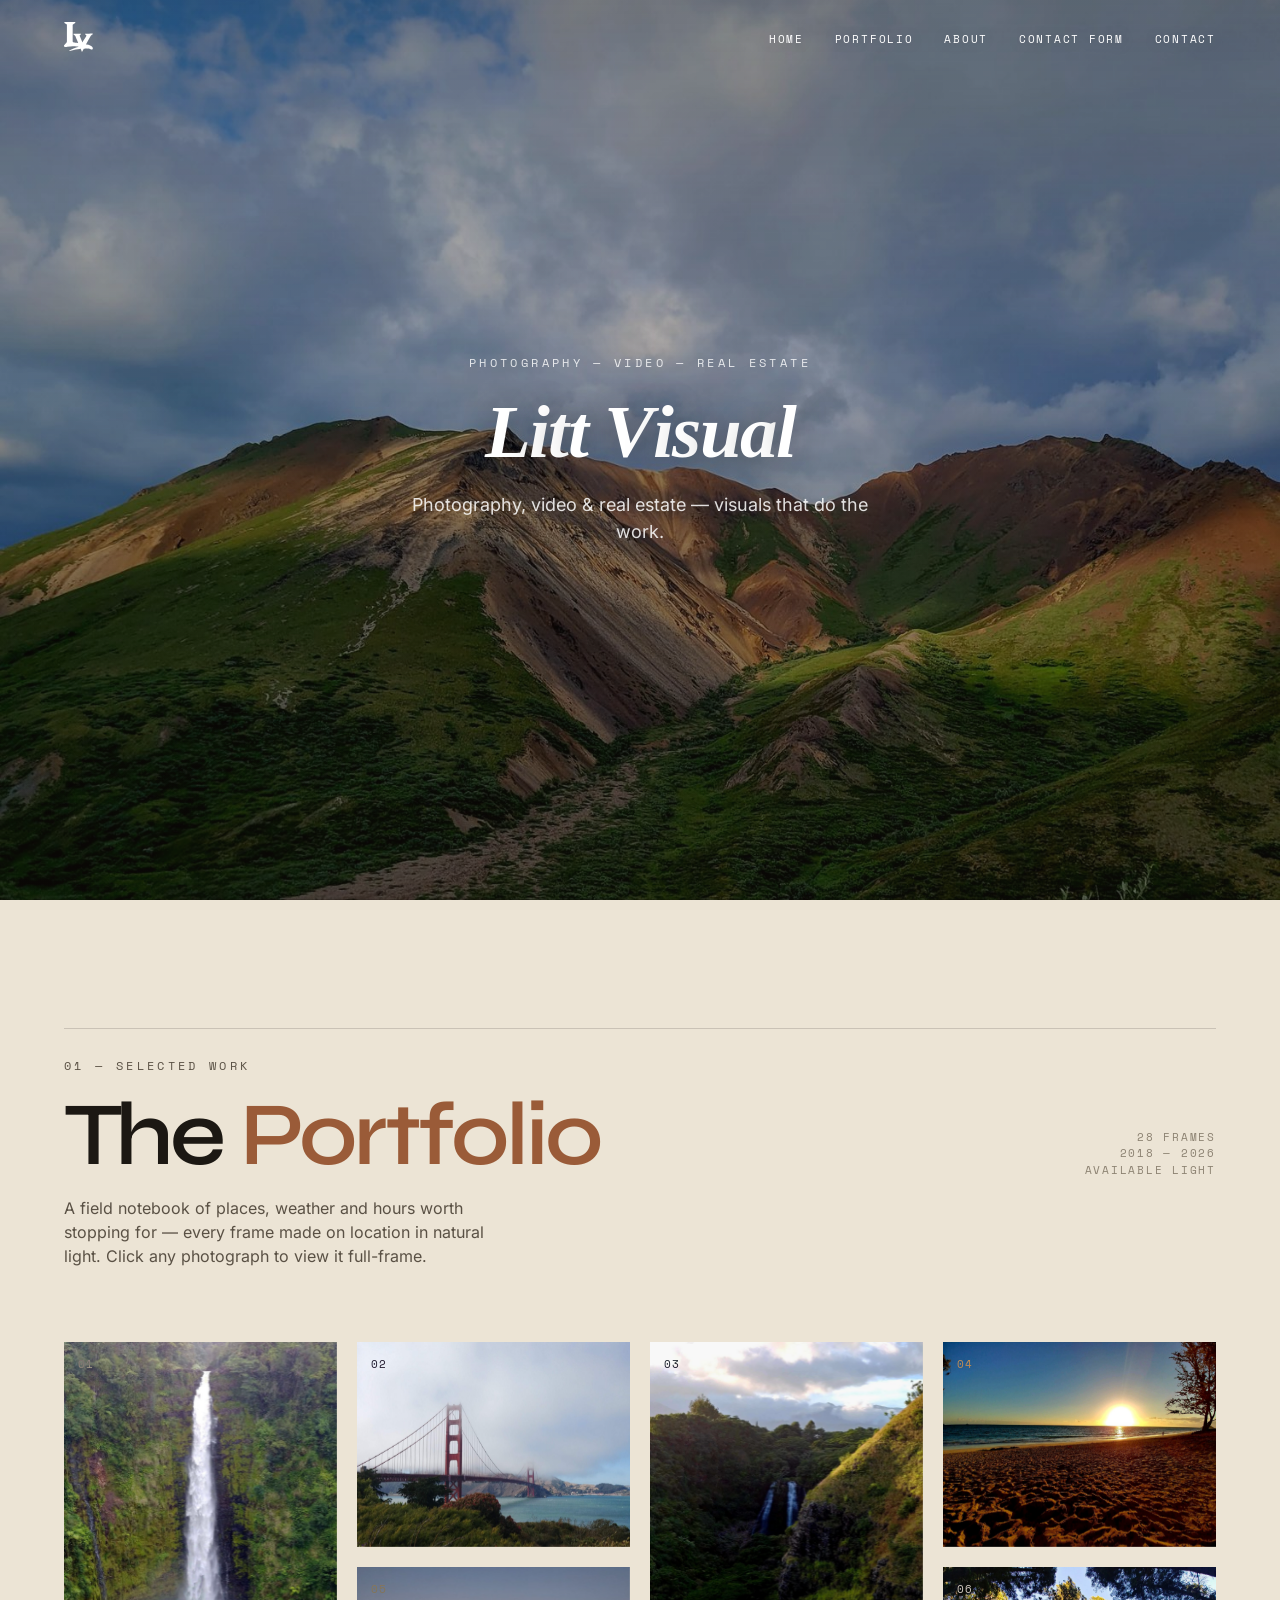
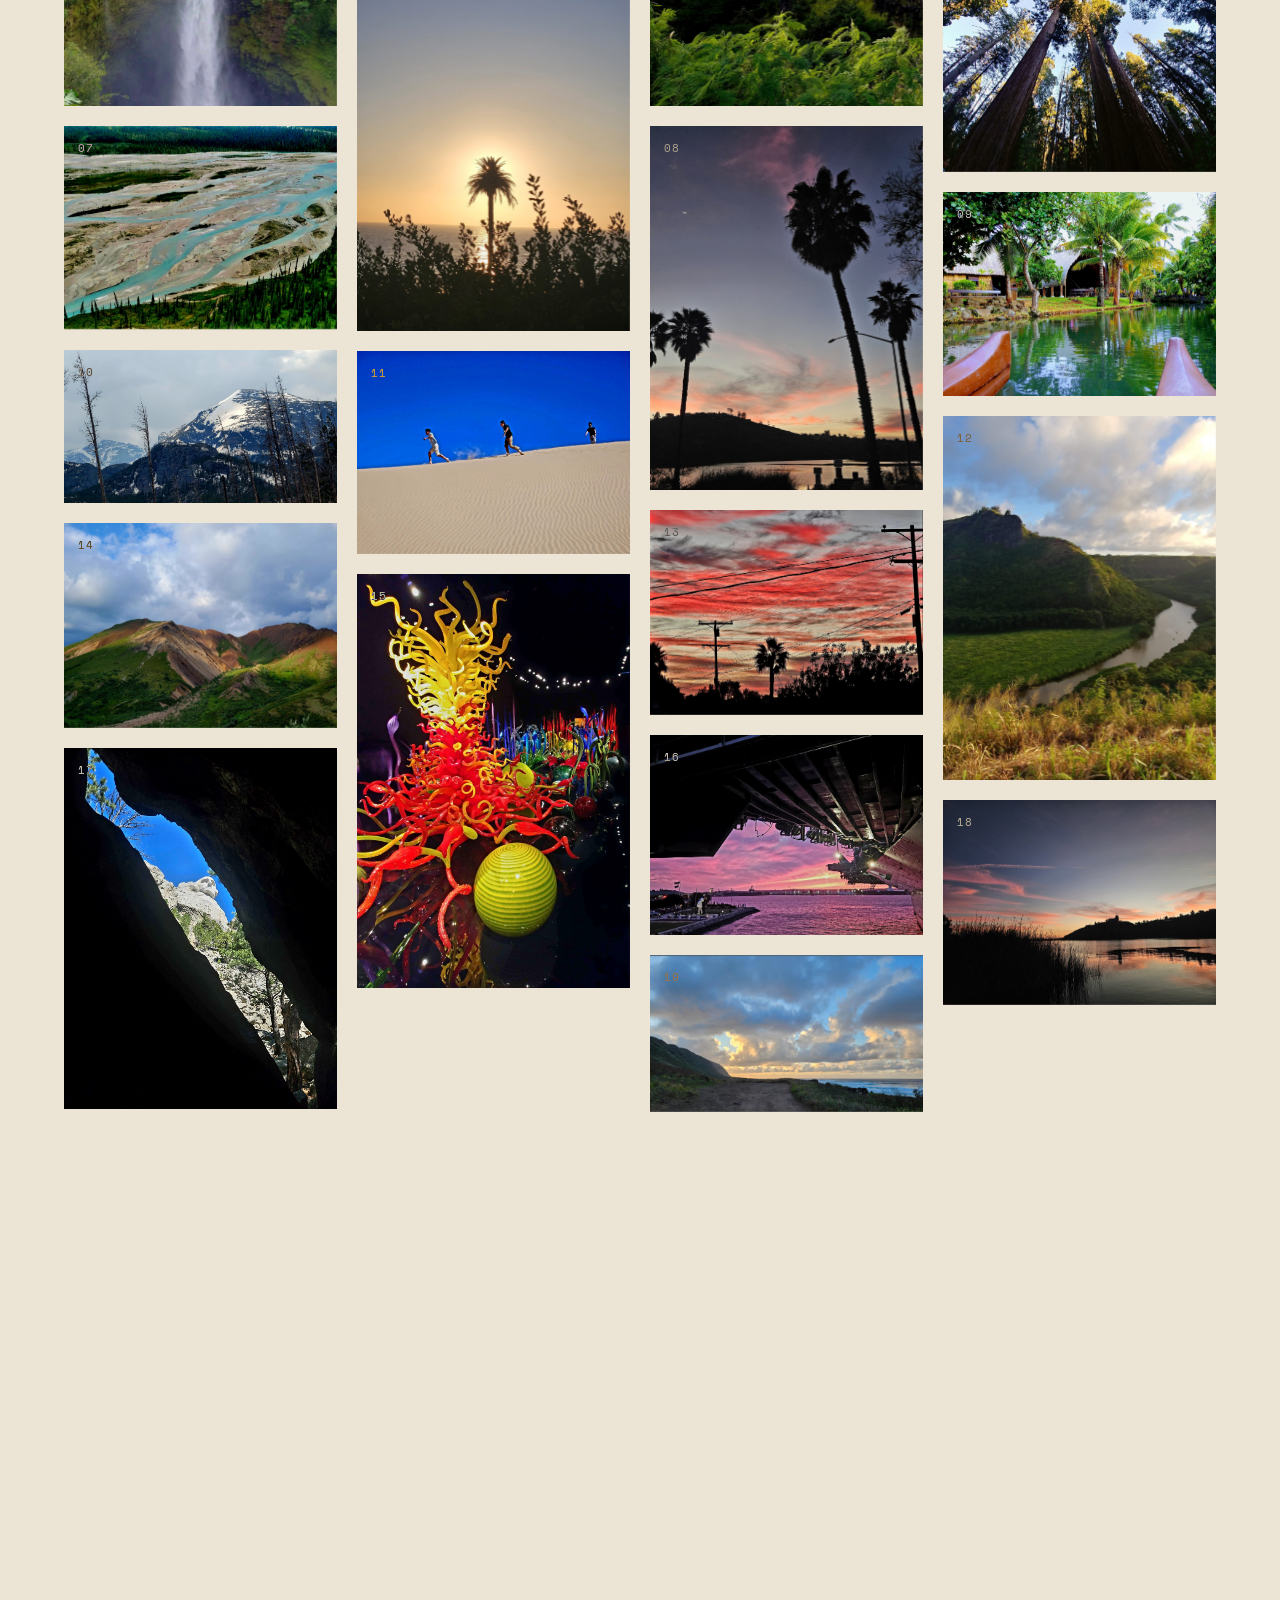
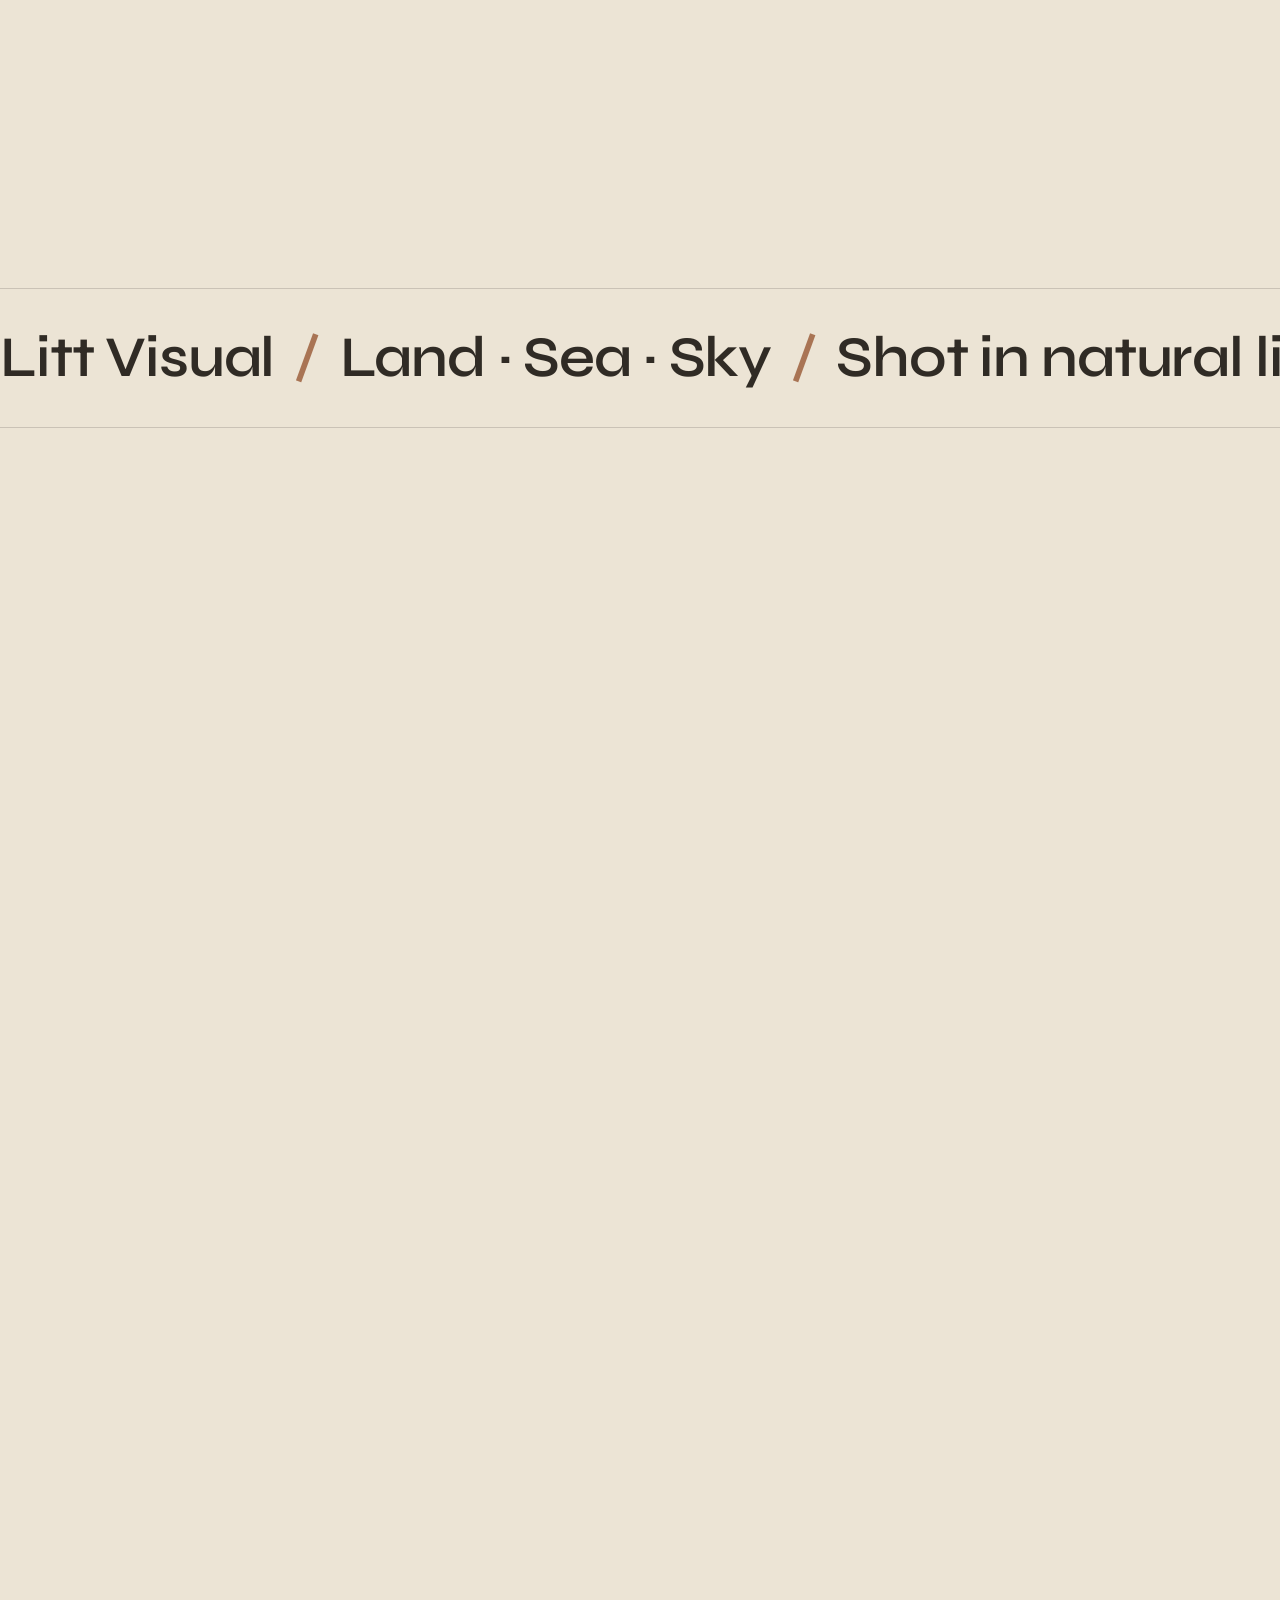
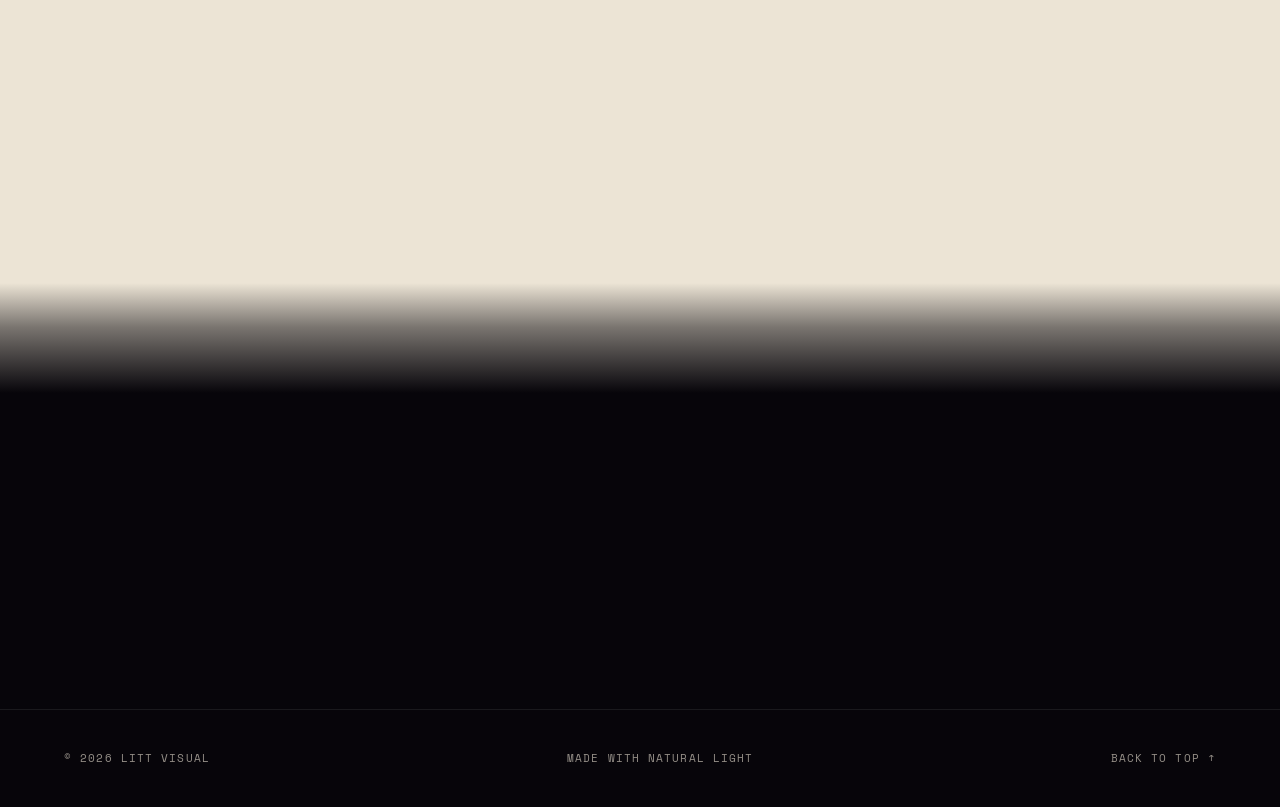
==== commit 64cdb225: "Remove social icons" ====
--- a/index.html
+++ b/index.html
@@ -204,7 +204,7 @@
     </div>
   </div>
 
-  <!-- ============ CONNECT (email / phone / socials) ============ -->
+  <!-- ============ CONNECT (email / phone) ============ -->
   <section class="connect" id="connect">
     <span class="kicker reveal scramble">Let's work together</span>
     <h2 class="huge split">Let's <em>connect</em></h2>
@@ -224,11 +224,6 @@
         West Coast · Available worldwide
       </span>
     </div>
-
-    <div class="socials reveal">
-      <a href="#" aria-label="X"><svg viewBox="0 0 24 24" fill="currentColor"><path d="M17.5 3h3l-7 8 8.2 10h-6.4l-5-6.1L8 21H5l7.4-8.5L4.5 3H11l4.5 5.6L17.5 3zm-1.1 16h1.7L8.2 4.8H6.4L16.4 19z"/></svg></a>
-      <a href="#" aria-label="Behance"><svg viewBox="0 0 24 24" fill="none" stroke="currentColor" stroke-width="1.7"><path d="M3 7h5.2c1.7 0 2.8 1 2.8 2.4 0 1.2-.8 2-1.7 2.2 1.1.2 2 1 2 2.4C11.3 15.7 10 17 8 17H3V7z"/><path d="M14.5 8.5H20"/><path d="M14 13.2c0-2 1.4-3.4 3.4-3.4S20.6 11 20.6 13c0 .3 0 .6-.1.8H14"/></svg></a>
-    </div>
   </section>
 
   <!-- ============ CONTACT FORM (Formspree) ============ -->
